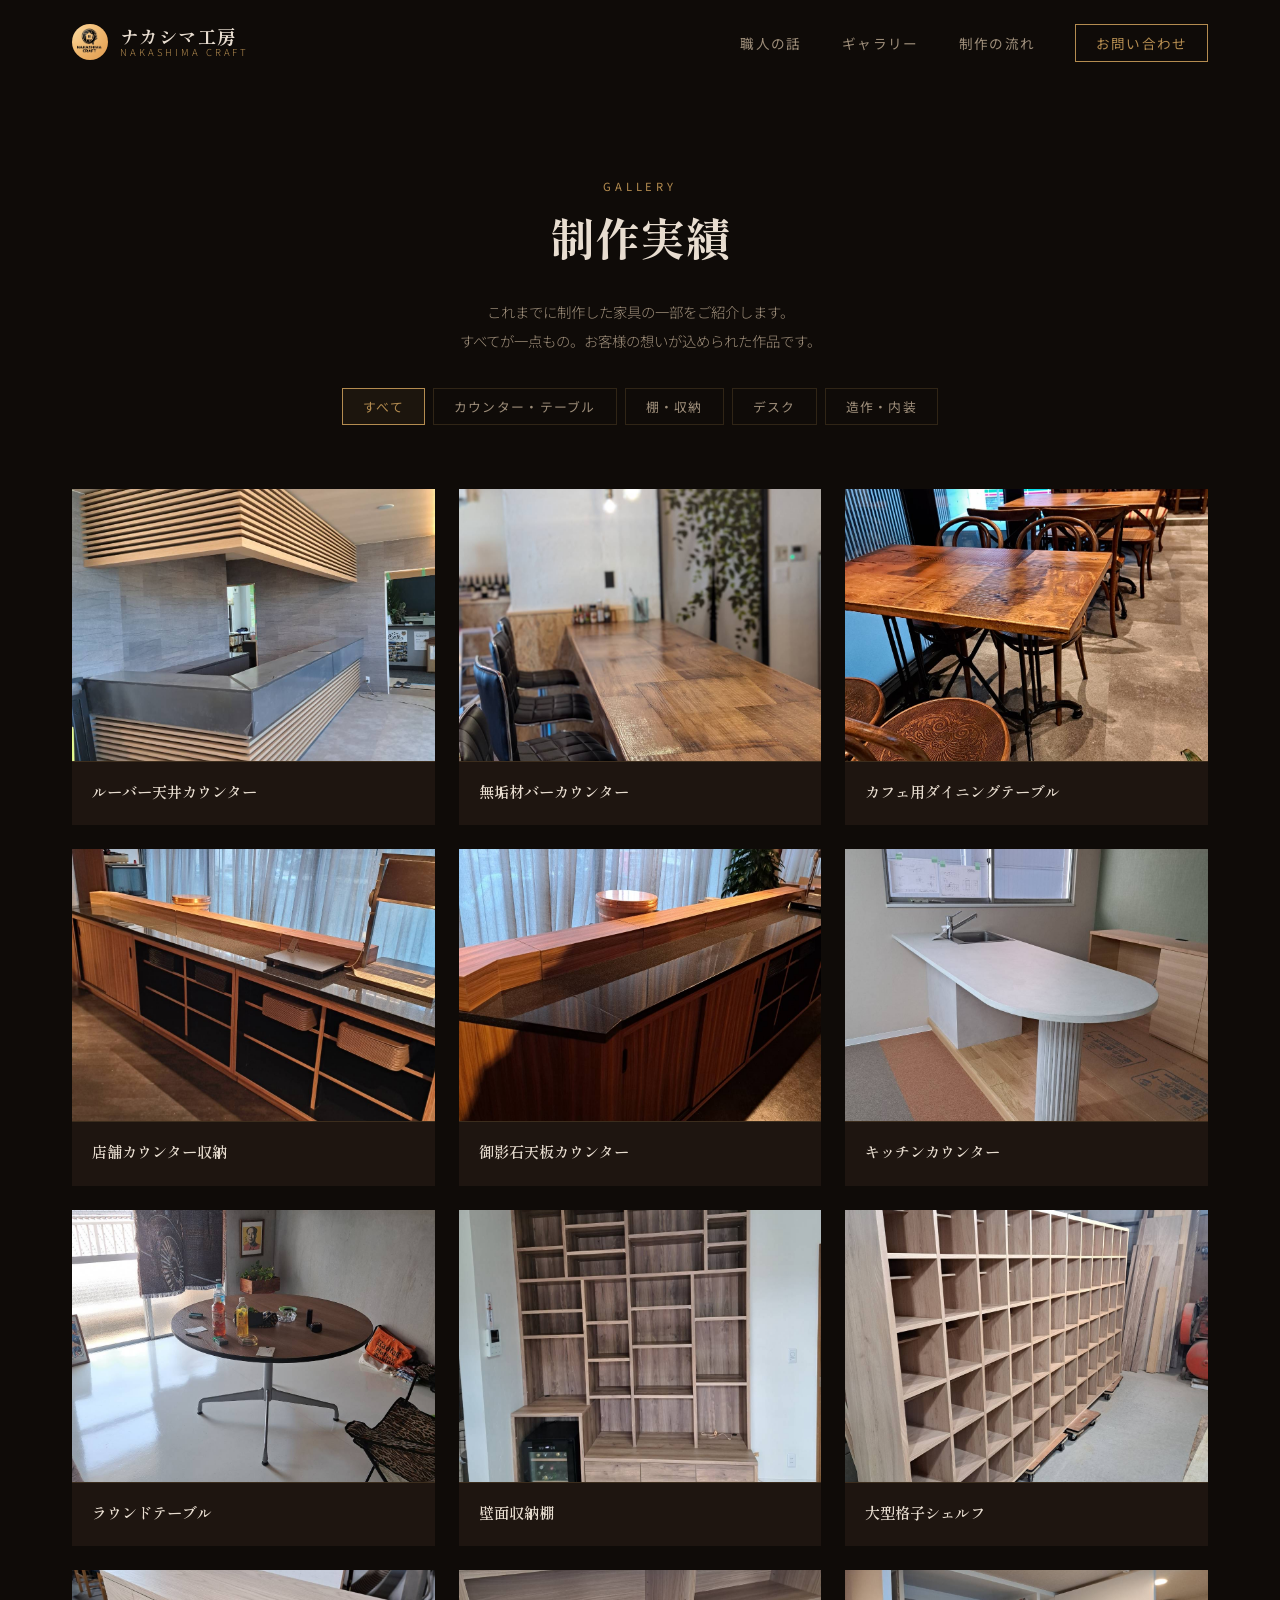
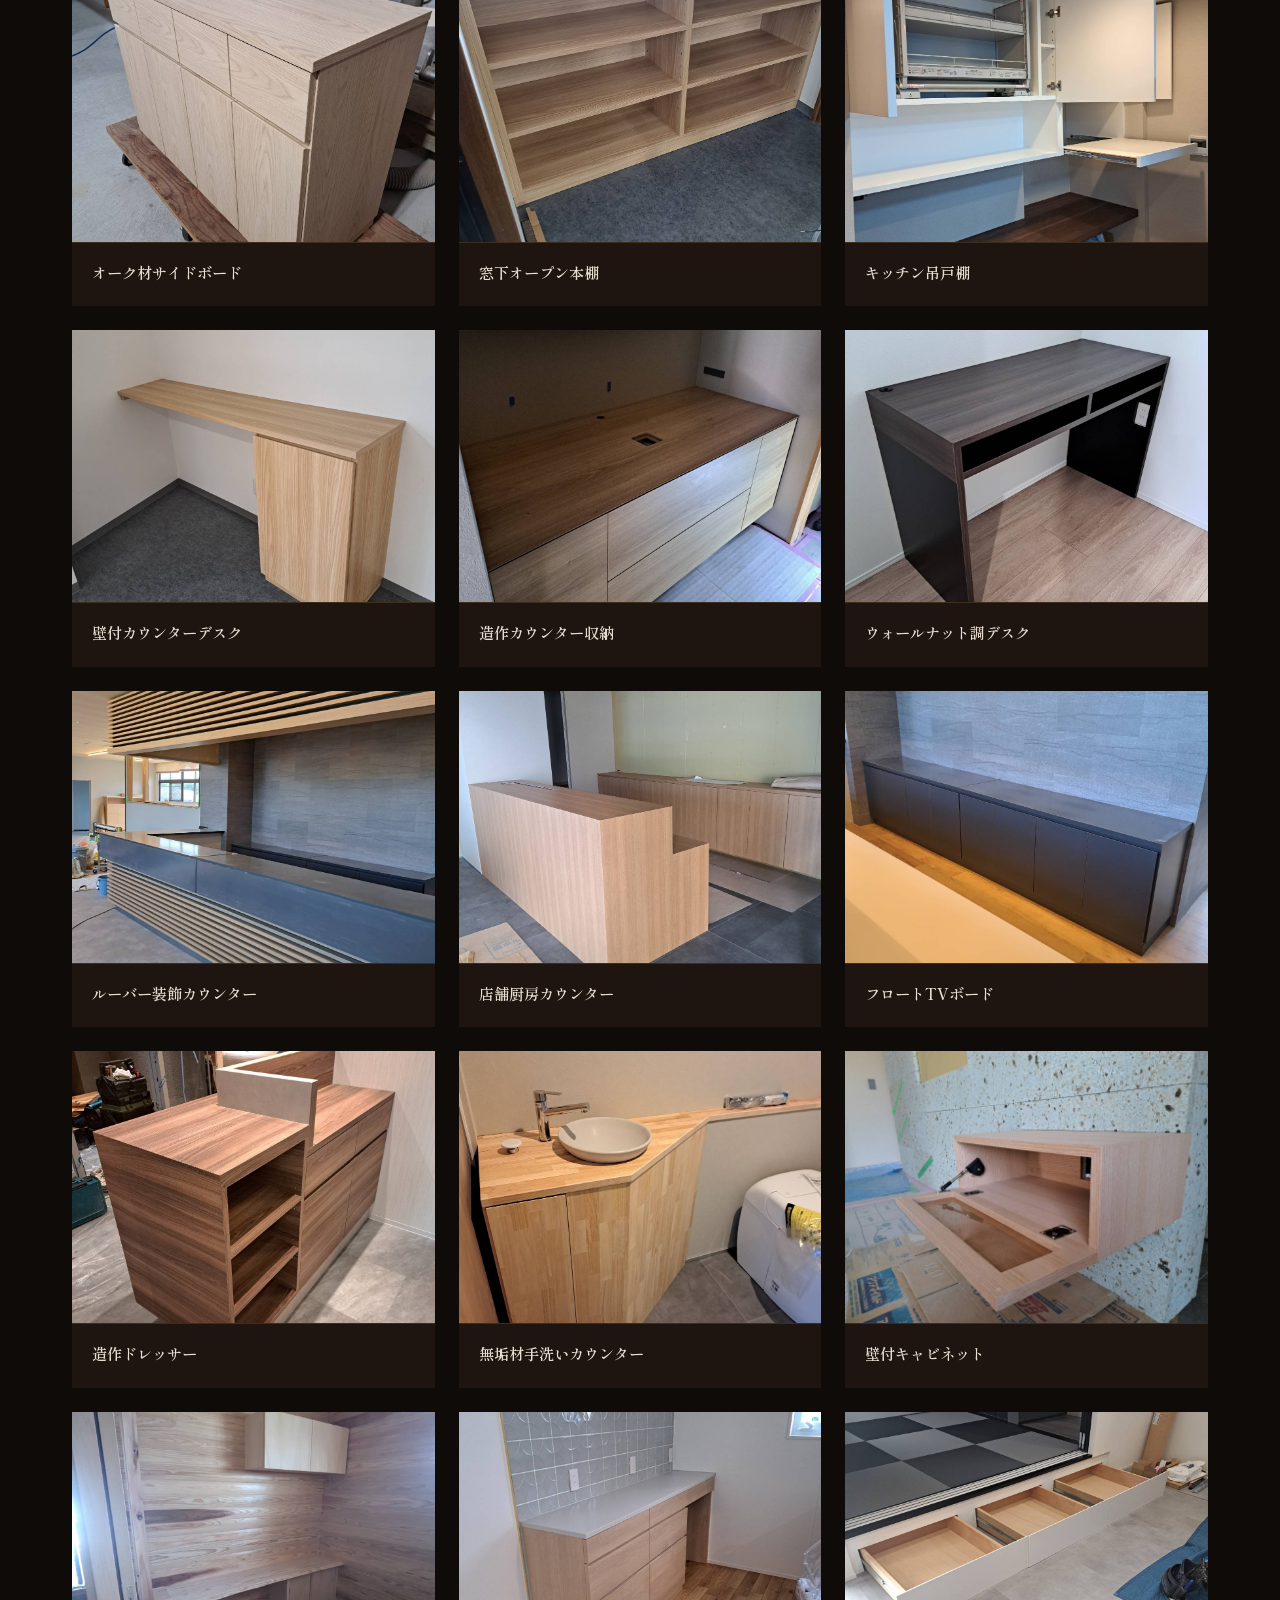
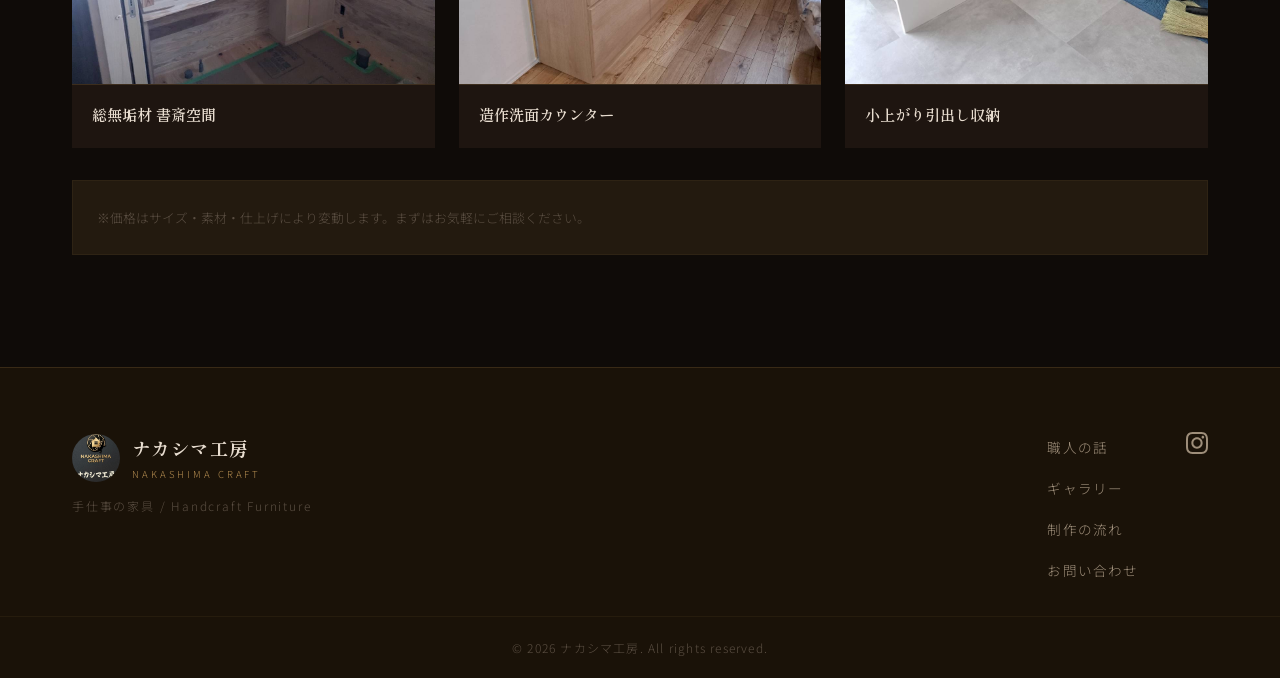
==== gallery.html @ 6dcc7ecb "ナカシマ工房 ウェブサイト初回コミット Co-Authored-By: Claude Opus 4.6 (1M context) <noreply@anthropic.com>" ====
<!DOCTYPE html>
<html lang="ja">
<head>
  <meta charset="UTF-8">
  <meta name="viewport" content="width=device-width, initial-scale=1.0">
  <meta name="description" content="ナカシマ工房の制作実績。カウンター・テーブル、棚・収納、デスク、造作・内装など、完全オーダーメイド家具のギャラリー。">
  <title>制作実績 | ナカシマ工房</title>
  <link rel="stylesheet" href="css/style.css">
  <link rel="stylesheet" href="css/animations.css">
  <link rel="preconnect" href="https://fonts.googleapis.com">
  <link rel="preconnect" href="https://fonts.gstatic.com" crossorigin>
  <link href="https://fonts.googleapis.com/css2?family=Shippori+Mincho:wght@400;500;600;700;800&family=Zen+Old+Mincho:wght@400;700;900&family=Noto+Sans+JP:wght@300;400;500&display=swap" rel="stylesheet">
</head>
<body>

  <!-- ナビゲーション -->
  <header class="header scrolled" id="header">
    <div class="header__inner">
      <a href="index.html" class="header__logo">
        <img src="images/IMG_6795.jpg" alt="ナカシマ工房" class="header__logo-img">
        <div class="header__logo-text">
          <span class="logo-jp">ナカシマ工房</span>
          <span class="logo-en">NAKASHIMA CRAFT</span>
        </div>
      </a>
      <nav class="header__nav" id="nav">
        <ul class="nav__list">
          <li><a href="index.html#about" class="nav__link">職人の話</a></li>
          <li><a href="gallery.html" class="nav__link">ギャラリー</a></li>
          <li><a href="index.html#process" class="nav__link">制作の流れ</a></li>
          <li><a href="index.html#contact" class="nav__link contact-btn">お問い合わせ</a></li>
        </ul>
      </nav>
      <button class="hamburger" id="hamburger" aria-label="メニュー">
        <span></span>
        <span></span>
        <span></span>
      </button>
    </div>
  </header>

  <!-- ギャラリーページ -->
  <section class="gallery gallery--page" id="gallery">
    <div class="gallery__inner">
      <div class="gallery__header">
        <p class="section-eyebrow">GALLERY</p>
        <h2 class="section-title section-title--center">制作実績</h2>
        <p class="gallery__desc">これまでに制作した家具の一部をご紹介します。<br>すべてが一点もの。お客様の想いが込められた作品です。</p>
      </div>

      <!-- フィルター -->
      <div class="gallery__filter">
        <button class="filter-btn active" data-filter="all">すべて</button>
        <button class="filter-btn" data-filter="counter">カウンター・テーブル</button>
        <button class="filter-btn" data-filter="shelf">棚・収納</button>
        <button class="filter-btn" data-filter="desk">デスク</button>
        <button class="filter-btn" data-filter="other">造作・内装</button>
      </div>

      <div class="gallery__grid" id="galleryGrid">

        <!-- カウンター・テーブル -->
        <div class="gallery-item reveal-up" data-category="counter">
          <div class="gallery-item__img">
            <img src="images/IMG_6765.JPG" alt="ルーバーカウンター" loading="lazy">
            <div class="gallery-item__overlay"><span class="overlay-text">詳細を見る</span></div>
          </div>
          <div class="gallery-item__info">
            <h3 class="gallery-item__name">ルーバー天井カウンター</h3>
          </div>
        </div>

        <div class="gallery-item reveal-up delay-1" data-category="counter">
          <div class="gallery-item__img">
            <img src="images/IMG_6784.JPG" alt="バーカウンター" loading="lazy">
            <div class="gallery-item__overlay"><span class="overlay-text">詳細を見る</span></div>
          </div>
          <div class="gallery-item__info">
            <h3 class="gallery-item__name">無垢材バーカウンター</h3>
          </div>
        </div>

        <div class="gallery-item reveal-up delay-2" data-category="counter">
          <div class="gallery-item__img">
            <img src="images/IMG_6778.JPG" alt="カフェテーブル" loading="lazy">
            <div class="gallery-item__overlay"><span class="overlay-text">詳細を見る</span></div>
          </div>
          <div class="gallery-item__info">
            <h3 class="gallery-item__name">カフェ用ダイニングテーブル</h3>
          </div>
        </div>

        <div class="gallery-item reveal-up" data-category="counter">
          <div class="gallery-item__img">
            <img src="images/IMG_6741.JPG" alt="店舗カウンター" loading="lazy">
            <div class="gallery-item__overlay"><span class="overlay-text">詳細を見る</span></div>
          </div>
          <div class="gallery-item__info">
            <h3 class="gallery-item__name">店舗カウンター収納</h3>
          </div>
        </div>

        <div class="gallery-item reveal-up delay-1" data-category="counter">
          <div class="gallery-item__img">
            <img src="images/IMG_6742.JPG" alt="店舗カウンター" loading="lazy">
            <div class="gallery-item__overlay"><span class="overlay-text">詳細を見る</span></div>
          </div>
          <div class="gallery-item__info">
            <h3 class="gallery-item__name">御影石天板カウンター</h3>
          </div>
        </div>

        <div class="gallery-item reveal-up delay-2" data-category="counter">
          <div class="gallery-item__img">
            <img src="images/IMG_6757.JPG" alt="キッチンカウンター" loading="lazy">
            <div class="gallery-item__overlay"><span class="overlay-text">詳細を見る</span></div>
          </div>
          <div class="gallery-item__info">
            <h3 class="gallery-item__name">キッチンカウンター</h3>
          </div>
        </div>

        <div class="gallery-item reveal-up" data-category="counter">
          <div class="gallery-item__img">
            <img src="images/IMG_6759.JPG" alt="ラウンドテーブル" loading="lazy">
            <div class="gallery-item__overlay"><span class="overlay-text">詳細を見る</span></div>
          </div>
          <div class="gallery-item__info">
            <h3 class="gallery-item__name">ラウンドテーブル</h3>
          </div>
        </div>

        <!-- 棚・収納 -->
        <div class="gallery-item reveal-up delay-1" data-category="shelf">
          <div class="gallery-item__img">
            <img src="images/IMG_6774.JPG" alt="壁面本棚" loading="lazy">
            <div class="gallery-item__overlay"><span class="overlay-text">詳細を見る</span></div>
          </div>
          <div class="gallery-item__info">
            <h3 class="gallery-item__name">壁面収納棚</h3>
          </div>
        </div>

        <div class="gallery-item reveal-up delay-2" data-category="shelf">
          <div class="gallery-item__img">
            <img src="images/IMG_6751.JPG" alt="格子棚" loading="lazy">
            <div class="gallery-item__overlay"><span class="overlay-text">詳細を見る</span></div>
          </div>
          <div class="gallery-item__info">
            <h3 class="gallery-item__name">大型格子シェルフ</h3>
          </div>
        </div>

        <div class="gallery-item reveal-up" data-category="shelf">
          <div class="gallery-item__img">
            <img src="images/IMG_6738.JPG" alt="サイドボード" loading="lazy">
            <div class="gallery-item__overlay"><span class="overlay-text">詳細を見る</span></div>
          </div>
          <div class="gallery-item__info">
            <h3 class="gallery-item__name">オーク材サイドボード</h3>
          </div>
        </div>

        <div class="gallery-item reveal-up delay-1" data-category="shelf">
          <div class="gallery-item__img">
            <img src="images/IMG_6748.JPG" alt="本棚" loading="lazy">
            <div class="gallery-item__overlay"><span class="overlay-text">詳細を見る</span></div>
          </div>
          <div class="gallery-item__info">
            <h3 class="gallery-item__name">窓下オープン本棚</h3>
          </div>
        </div>

        <div class="gallery-item reveal-up delay-2" data-category="shelf">
          <div class="gallery-item__img">
            <img src="images/IMG_6756.JPG" alt="吊戸棚" loading="lazy">
            <div class="gallery-item__overlay"><span class="overlay-text">詳細を見る</span></div>
          </div>
          <div class="gallery-item__info">
            <h3 class="gallery-item__name">キッチン吊戸棚</h3>
          </div>
        </div>

        <!-- デスク -->
        <div class="gallery-item reveal-up" data-category="desk">
          <div class="gallery-item__img">
            <img src="images/IMG_6749.JPG" alt="壁付デスク" loading="lazy">
            <div class="gallery-item__overlay"><span class="overlay-text">詳細を見る</span></div>
          </div>
          <div class="gallery-item__info">
            <h3 class="gallery-item__name">壁付カウンターデスク</h3>
          </div>
        </div>

        <div class="gallery-item reveal-up delay-1" data-category="desk">
          <div class="gallery-item__img">
            <img src="images/IMG_6772.JPG" alt="造作カウンター" loading="lazy">
            <div class="gallery-item__overlay"><span class="overlay-text">詳細を見る</span></div>
          </div>
          <div class="gallery-item__info">
            <h3 class="gallery-item__name">造作カウンター収納</h3>
          </div>
        </div>

        <div class="gallery-item reveal-up delay-2" data-category="desk">
          <div class="gallery-item__img">
            <img src="images/IMG_6783.JPG" alt="デスク" loading="lazy">
            <div class="gallery-item__overlay"><span class="overlay-text">詳細を見る</span></div>
          </div>
          <div class="gallery-item__info">
            <h3 class="gallery-item__name">ウォールナット調デスク</h3>
          </div>
        </div>

        <!-- 造作・内装 -->
        <div class="gallery-item reveal-up" data-category="other">
          <div class="gallery-item__img">
            <img src="images/IMG_6766.JPG" alt="ルーバーカウンター" loading="lazy">
            <div class="gallery-item__overlay"><span class="overlay-text">詳細を見る</span></div>
          </div>
          <div class="gallery-item__info">
            <h3 class="gallery-item__name">ルーバー装飾カウンター</h3>
          </div>
        </div>

        <div class="gallery-item reveal-up delay-1" data-category="other">
          <div class="gallery-item__img">
            <img src="images/IMG_6763.JPG" alt="厨房カウンター" loading="lazy">
            <div class="gallery-item__overlay"><span class="overlay-text">詳細を見る</span></div>
          </div>
          <div class="gallery-item__info">
            <h3 class="gallery-item__name">店舗厨房カウンター</h3>
          </div>
        </div>

        <div class="gallery-item reveal-up delay-2" data-category="other">
          <div class="gallery-item__img">
            <img src="images/IMG_6767.JPG" alt="TVボード" loading="lazy">
            <div class="gallery-item__overlay"><span class="overlay-text">詳細を見る</span></div>
          </div>
          <div class="gallery-item__info">
            <h3 class="gallery-item__name">フロートTVボード</h3>
          </div>
        </div>

        <div class="gallery-item reveal-up" data-category="other">
          <div class="gallery-item__img">
            <img src="images/IMG_6775.JPG" alt="ドレッサー" loading="lazy">
            <div class="gallery-item__overlay"><span class="overlay-text">詳細を見る</span></div>
          </div>
          <div class="gallery-item__info">
            <h3 class="gallery-item__name">造作ドレッサー</h3>
          </div>
        </div>

        <div class="gallery-item reveal-up delay-1" data-category="other">
          <div class="gallery-item__img">
            <img src="images/IMG_6761.JPG" alt="手洗いカウンター" loading="lazy">
            <div class="gallery-item__overlay"><span class="overlay-text">詳細を見る</span></div>
          </div>
          <div class="gallery-item__info">
            <h3 class="gallery-item__name">無垢材手洗いカウンター</h3>
          </div>
        </div>

        <div class="gallery-item reveal-up delay-2" data-category="other">
          <div class="gallery-item__img">
            <img src="images/IMG_6769.JPG" alt="壁付キャビネット" loading="lazy">
            <div class="gallery-item__overlay"><span class="overlay-text">詳細を見る</span></div>
          </div>
          <div class="gallery-item__info">
            <h3 class="gallery-item__name">壁付キャビネット</h3>
          </div>
        </div>

        <div class="gallery-item reveal-up" data-category="other">
          <div class="gallery-item__img">
            <img src="images/IMG_6777.JPG" alt="木の間" loading="lazy">
            <div class="gallery-item__overlay"><span class="overlay-text">詳細を見る</span></div>
          </div>
          <div class="gallery-item__info">
            <h3 class="gallery-item__name">総無垢材 書斎空間</h3>
          </div>
        </div>

        <div class="gallery-item reveal-up delay-1" data-category="other">
          <div class="gallery-item__img">
            <img src="images/IMG_6781.JPG" alt="洗面台" loading="lazy">
            <div class="gallery-item__overlay"><span class="overlay-text">詳細を見る</span></div>
          </div>
          <div class="gallery-item__info">
            <h3 class="gallery-item__name">造作洗面カウンター</h3>
          </div>
        </div>

        <div class="gallery-item reveal-up delay-2" data-category="other">
          <div class="gallery-item__img">
            <img src="images/IMG_6746.JPG" alt="小上がり収納" loading="lazy">
            <div class="gallery-item__overlay"><span class="overlay-text">詳細を見る</span></div>
          </div>
          <div class="gallery-item__info">
            <h3 class="gallery-item__name">小上がり引出し収納</h3>
          </div>
        </div>

      </div>

      <div class="gallery__note">
        <p>※価格はサイズ・素材・仕上げにより変動します。まずはお気軽にご相談ください。</p>
      </div>
    </div>
  </section>

  <!-- フッター -->
  <footer class="footer">
    <div class="footer__inner">
      <div class="footer__brand">
        <div class="footer__brand-logo">
          <img src="images/IMG_6796.jpg" alt="ナカシマ工房" class="footer__logo-img">
          <div>
            <span class="logo-jp">ナカシマ工房</span>
            <span class="logo-en">NAKASHIMA CRAFT</span>
          </div>
        </div>
        <p class="footer__tagline">手仕事の家具 / Handcraft Furniture</p>
      </div>
      <nav class="footer__nav">
        <ul>
          <li><a href="index.html#about">職人の話</a></li>
          <li><a href="gallery.html">ギャラリー</a></li>
          <li><a href="index.html#process">制作の流れ</a></li>
          <li><a href="index.html#contact">お問い合わせ</a></li>
        </ul>
      </nav>
      <div class="footer__sns">
        <a href="https://www.instagram.com/" target="_blank" rel="noopener noreferrer" aria-label="Instagram">
          <svg viewBox="0 0 24 24" xmlns="http://www.w3.org/2000/svg" width="22" height="22" fill="currentColor">
            <path d="M12 2.163c3.204 0 3.584.012 4.85.07 3.252.148 4.771 1.691 4.919 4.919.058 1.265.069 1.645.069 4.849 0 3.205-.012 3.584-.069 4.849-.149 3.225-1.664 4.771-4.919 4.919-1.266.058-1.644.07-4.85.07-3.204 0-3.584-.012-4.849-.07-3.26-.149-4.771-1.699-4.919-4.92-.058-1.265-.07-1.644-.07-4.849 0-3.204.013-3.583.07-4.849.149-3.227 1.664-4.771 4.919-4.919 1.266-.057 1.645-.069 4.849-.069zm0-2.163c-3.259 0-3.667.014-4.947.072-4.358.2-6.78 2.618-6.98 6.98-.059 1.281-.073 1.689-.073 4.948 0 3.259.014 3.668.072 4.948.2 4.358 2.618 6.78 6.98 6.98 1.281.058 1.689.072 4.948.072 3.259 0 3.668-.014 4.948-.072 4.354-.2 6.782-2.618 6.979-6.98.059-1.28.073-1.689.073-4.948 0-3.259-.014-3.667-.072-4.947-.196-4.354-2.617-6.78-6.979-6.98-1.281-.059-1.69-.073-4.949-.073zm0 5.838c-3.403 0-6.162 2.759-6.162 6.162s2.759 6.163 6.162 6.163 6.162-2.759 6.162-6.163c0-3.403-2.759-6.162-6.162-6.162zm0 10.162c-2.209 0-4-1.79-4-4 0-2.209 1.791-4 4-4s4 1.791 4 4c0 2.21-1.791 4-4 4zm6.406-11.845c-.796 0-1.441.645-1.441 1.44s.645 1.44 1.441 1.44c.795 0 1.439-.645 1.439-1.44s-.644-1.44-1.439-1.44z"/>
          </svg>
        </a>
      </div>
    </div>
    <div class="footer__bottom">
      <p>&copy; 2026 ナカシマ工房. All rights reserved.</p>
    </div>
  </footer>

  <script src="js/main.js"></script>
</body>
</html>
---- css/style.css ----
/* ============================================
   ナカシマ工房 - メインスタイルシート
   和モダン × 職人 × ダークラグジュアリー
   ============================================ */

/* ── CSS変数 ── */
:root {
  --color-bg:        #0f0b08;
  --color-bg-2:      #1a1208;
  --color-bg-card:   #1e1510;
  --color-surface:   #231a0f;
  --color-gold:      #b48c50;
  --color-gold-lt:   #d4a96a;
  --color-gold-dk:   #8a6535;
  --color-text:      #e8ddd0;
  --color-text-sub:  #9e8e7a;
  --color-text-muted:#5a4e42;
  --color-line:      rgba(180, 140, 80, 0.2);
  --color-line-lt:   rgba(180, 140, 80, 0.08);

  --font-mincho:     'Shippori Mincho', 'Zen Old Mincho', Georgia, serif;
  --font-sans:       'Noto Sans JP', sans-serif;

  --spacing-xs:  0.5rem;
  --spacing-sm:  1rem;
  --spacing-md:  2rem;
  --spacing-lg:  4rem;
  --spacing-xl:  7rem;
  --spacing-2xl: 10rem;

  --max-width: 1200px;
  --radius-sm: 4px;
  --radius-md: 8px;

  --transition: 0.4s cubic-bezier(0.25, 0.1, 0.25, 1);
  --transition-slow: 0.7s cubic-bezier(0.25, 0.1, 0.25, 1);
}

/* ── リセット・ベース ── */
*, *::before, *::after {
  box-sizing: border-box;
  margin: 0;
  padding: 0;
}

html {
  scroll-behavior: smooth;
  font-size: 16px;
}

body {
  background-color: var(--color-bg);
  color: var(--color-text);
  font-family: var(--font-sans);
  font-weight: 300;
  line-height: 1.8;
  overflow-x: hidden;
}

img {
  max-width: 100%;
  height: auto;
  display: block;
}

a {
  color: inherit;
  text-decoration: none;
  transition: color var(--transition);
}

ul, ol {
  list-style: none;
}

button {
  cursor: pointer;
  border: none;
  background: none;
  font-family: inherit;
}

/* ── タイポグラフィ ── */
.section-eyebrow {
  font-family: var(--font-sans);
  font-size: 0.7rem;
  font-weight: 400;
  letter-spacing: 0.35em;
  color: var(--color-gold);
  text-transform: uppercase;
  margin-bottom: 0.75rem;
  display: block;
}

.section-title {
  font-family: var(--font-mincho);
  font-size: clamp(1.8rem, 4vw, 2.8rem);
  font-weight: 700;
  color: var(--color-text);
  line-height: 1.3;
  margin-bottom: var(--spacing-md);
}

.section-title--center {
  text-align: center;
}

/* ── ボタン ── */
.btn {
  display: inline-flex;
  align-items: center;
  gap: 0.5rem;
  padding: 0.9rem 2.2rem;
  font-family: var(--font-mincho);
  font-size: 0.95rem;
  font-weight: 500;
  letter-spacing: 0.1em;
  border-radius: 0;
  transition: all var(--transition);
  position: relative;
  overflow: hidden;
}

.btn--primary {
  background: var(--color-gold);
  color: var(--color-bg);
  font-weight: 600;
}

.btn--primary:hover {
  background: var(--color-bg);
  color: var(--color-gold);
  box-shadow: inset 0 0 0 1px var(--color-gold);
}

.btn--outline {
  border: 1px solid var(--color-gold);
  color: var(--color-gold);
}

.btn--outline:hover {
  background: var(--color-gold);
  color: var(--color-bg);
}

.btn--large {
  padding: 1.1rem 3rem;
  font-size: 1rem;
}

/* ── ヘッダー ── */
.header {
  position: fixed;
  top: 0;
  left: 0;
  right: 0;
  z-index: 100;
  padding: 1.5rem 0;
  transition: all var(--transition);
}

.header.scrolled {
  background: rgba(15, 11, 8, 0.95);
  backdrop-filter: blur(12px);
  padding: 1rem 0;
  border-bottom: 1px solid var(--color-line);
}

.header__inner {
  max-width: var(--max-width);
  margin: 0 auto;
  padding: 0 2rem;
  display: flex;
  align-items: center;
  justify-content: space-between;
}

.header__logo {
  display: flex;
  align-items: center;
  gap: 0.75rem;
  line-height: 1.2;
}

.header__logo-img {
  width: 36px;
  height: 36px;
  object-fit: cover;
  border-radius: 50%;
}

.header__logo-text {
  display: flex;
  flex-direction: column;
}

.logo-jp {
  font-family: var(--font-mincho);
  font-size: 1.15rem;
  font-weight: 700;
  color: var(--color-text);
  letter-spacing: 0.08em;
}

.logo-en {
  font-size: 0.6rem;
  letter-spacing: 0.3em;
  color: var(--color-gold);
  text-transform: uppercase;
}

.nav__list {
  display: flex;
  align-items: center;
  gap: 2.5rem;
}

.nav__link {
  font-size: 0.85rem;
  font-weight: 400;
  letter-spacing: 0.1em;
  color: var(--color-text-sub);
  position: relative;
  transition: color var(--transition);
}

.nav__link::after {
  content: '';
  position: absolute;
  bottom: -4px;
  left: 0;
  width: 0;
  height: 1px;
  background: var(--color-gold);
  transition: width var(--transition);
}

.nav__link:hover {
  color: var(--color-text);
}

.nav__link:hover::after {
  width: 100%;
}

.nav__link.contact-btn {
  padding: 0.5rem 1.2rem;
  border: 1px solid var(--color-gold);
  color: var(--color-gold);
}

.nav__link.contact-btn::after {
  display: none;
}

.nav__link.contact-btn:hover {
  background: var(--color-gold);
  color: var(--color-bg);
}

.hamburger {
  display: none;
  flex-direction: column;
  gap: 6px;
  padding: 4px;
}

.hamburger span {
  display: block;
  width: 26px;
  height: 1px;
  background: var(--color-text);
  transition: all var(--transition);
}

.hamburger.active span:nth-child(1) {
  transform: translateY(7px) rotate(45deg);
}

.hamburger.active span:nth-child(2) {
  opacity: 0;
}

.hamburger.active span:nth-child(3) {
  transform: translateY(-7px) rotate(-45deg);
}

/* ── ヒーロー ── */
.hero {
  height: 100vh;
  min-height: 600px;
  position: relative;
  overflow: hidden;
  display: flex;
  align-items: flex-end;
}


.hero__bg-img {
  position: absolute;
  inset: 0;
  width: 100%;
  height: 100%;
  object-fit: cover;
  object-position: center 70%;
  z-index: 0;
}

.hero__gradient {
  position: absolute;
  inset: 0;
  z-index: 1;
  background:
    linear-gradient(
      to bottom,
      rgba(15, 11, 8, 0.4) 0%,
      rgba(15, 11, 8, 0.3) 40%,
      rgba(15, 11, 8, 0.6) 65%,
      rgba(15, 11, 8, 0.95) 88%,
      var(--color-bg) 100%
    );
}

.hero__inner {
  position: relative;
  z-index: 2;
  max-width: var(--max-width);
  margin: 0 auto;
  padding: 0 3rem 5rem;
  width: 100%;
  height: 100%;
  display: flex;
  flex-direction: column;
  justify-content: flex-end;
}

.hero__content {
  /* テキスト左側 */
}


.hero__eyebrow {
  font-size: 0.7rem;
  font-weight: 400;
  letter-spacing: 0.4em;
  color: var(--color-gold);
  text-transform: uppercase;
  margin-bottom: 1.5rem;
  display: block;
}

.hero__title {
  font-family: var(--font-mincho);
  font-size: clamp(2.8rem, 5.5vw, 5rem);
  font-weight: 700;
  line-height: 1.25;
  margin-bottom: 1.2rem;
  color: #fff;
}

.title-accent {
  color: var(--color-gold);
}

.hero__subtitle {
  font-family: var(--font-mincho);
  font-size: clamp(0.85rem, 1.2vw, 1rem);
  color: rgba(255, 255, 255, 0.6);
  letter-spacing: 0.2em;
  margin-bottom: 2.5rem;
}

.hero__cta {
  display: flex;
  gap: 1rem;
  flex-wrap: wrap;
}


/* ── 統計 ── */
.stats {
  padding: var(--spacing-lg) 0;
  border-top: 1px solid var(--color-line);
  border-bottom: 1px solid var(--color-line);
  background: var(--color-bg-2);
}

.stats__inner {
  max-width: var(--max-width);
  margin: 0 auto;
  padding: 0 2rem;
  display: flex;
  align-items: center;
  justify-content: center;
  gap: 0;
}

.stat-item {
  flex: 1;
  text-align: center;
  padding: 1rem 2rem;
}

.stat-num {
  font-family: var(--font-mincho);
  font-size: clamp(2.5rem, 5vw, 4rem);
  font-weight: 800;
  color: var(--color-gold);
  line-height: 1;
}

.stat-unit {
  font-family: var(--font-mincho);
  font-size: 1.5rem;
  color: var(--color-gold);
}

.stat-label {
  font-size: 0.8rem;
  letter-spacing: 0.15em;
  color: var(--color-text-sub);
  margin-top: 0.5rem;
}

.stat-divider {
  width: 1px;
  height: 60px;
  background: var(--color-line);
  flex-shrink: 0;
}

/* ── About ── */
.about {
  padding: var(--spacing-xl) 0;
  overflow: hidden;
}

.about__inner {
  max-width: var(--max-width);
  margin: 0 auto;
  padding: 0 2rem;
  display: grid;
  grid-template-columns: 1fr 1fr;
  gap: 5rem;
  align-items: center;
}

.about__image-wrap {
  position: relative;
}

.about__image-placeholder {
  aspect-ratio: 4/5;
  overflow: hidden;
  position: relative;
}

.image-placeholder-inner {
  width: 100%;
  height: 100%;
}

.about__image-frame {
  position: absolute;
  top: 20px;
  left: 20px;
  right: -20px;
  bottom: -20px;
  border: 1px solid var(--color-gold-dk);
  z-index: -1;
}

.about__message {
  margin-bottom: 2rem;
}

.about__lead {
  font-family: var(--font-mincho);
  font-size: 1.3rem;
  color: var(--color-gold-lt);
  margin-bottom: 1.5rem;
  font-weight: 500;
  letter-spacing: 0.05em;
}

.about__message p {
  color: var(--color-text-sub);
  margin-bottom: 1rem;
  font-size: 0.95rem;
}

.about__signature {
  display: flex;
  flex-direction: column;
  border-left: 2px solid var(--color-gold);
  padding-left: 1rem;
  margin-bottom: 2rem;
}

.signature-name {
  font-family: var(--font-mincho);
  font-size: 1.1rem;
  font-weight: 700;
  color: var(--color-text);
}

.signature-role {
  font-size: 0.8rem;
  letter-spacing: 0.2em;
  color: var(--color-gold);
}

/* ── Features ── */
.features {
  padding: var(--spacing-xl) 0;
  background: var(--color-bg-2);
  position: relative;
}

.features::before {
  content: '';
  position: absolute;
  top: 0;
  left: 0;
  right: 0;
  height: 1px;
  background: linear-gradient(to right, transparent, var(--color-gold), transparent);
}

.features__inner {
  max-width: var(--max-width);
  margin: 0 auto;
  padding: 0 2rem;
}

.features__header {
  text-align: center;
  margin-bottom: var(--spacing-lg);
}

.features__grid {
  display: grid;
  grid-template-columns: repeat(3, 1fr);
  gap: 2rem;
}

.feature-card {
  padding: 2.5rem 2rem;
  border: 1px solid var(--color-line);
  background: var(--color-bg-card);
  position: relative;
  transition: all var(--transition);
  overflow: hidden;
}

.feature-card::before {
  content: '';
  position: absolute;
  bottom: 0;
  left: 0;
  right: 0;
  height: 2px;
  background: var(--color-gold);
  transform: scaleX(0);
  transform-origin: left;
  transition: transform var(--transition);
}

.feature-card:hover {
  border-color: var(--color-gold-dk);
  transform: translateY(-4px);
}

.feature-card:hover::before {
  transform: scaleX(1);
}

.feature-card__icon {
  width: 52px;
  height: 52px;
  color: var(--color-gold);
  margin-bottom: 1.5rem;
}

.feature-card__title {
  font-family: var(--font-mincho);
  font-size: 1.15rem;
  font-weight: 700;
  color: var(--color-text);
  margin-bottom: 0.75rem;
  letter-spacing: 0.05em;
}

.feature-card__text {
  font-size: 0.875rem;
  color: var(--color-text-sub);
  line-height: 1.9;
}

/* ── Gallery ── */
.gallery {
  padding: var(--spacing-xl) 0;
}

.gallery__inner {
  max-width: var(--max-width);
  margin: 0 auto;
  padding: 0 2rem;
}

.gallery__header {
  text-align: center;
  margin-bottom: var(--spacing-md);
}

.gallery__desc {
  color: var(--color-text-sub);
  font-size: 0.9rem;
  line-height: 2;
  margin-top: 0.5rem;
}

.gallery__filter {
  display: flex;
  justify-content: center;
  gap: 0.5rem;
  flex-wrap: wrap;
  margin-bottom: var(--spacing-lg);
}

.filter-btn {
  padding: 0.5rem 1.25rem;
  font-size: 0.8rem;
  font-family: var(--font-sans);
  letter-spacing: 0.1em;
  border: 1px solid var(--color-line);
  color: var(--color-text-sub);
  background: transparent;
  cursor: pointer;
  transition: all var(--transition);
}

.filter-btn:hover,
.filter-btn.active {
  border-color: var(--color-gold);
  color: var(--color-gold);
  background: rgba(180, 140, 80, 0.08);
}

.gallery__grid {
  display: grid;
  grid-template-columns: repeat(3, 1fr);
  gap: 1.5rem;
}

.gallery-item {
  overflow: hidden;
  background: var(--color-bg-card);
  transition: all var(--transition);
}

.gallery-item.hidden {
  display: none;
}

.gallery-item:hover {
  transform: translateY(-4px);
}

.gallery-item__img {
  position: relative;
  aspect-ratio: 4/3;
  overflow: hidden;
  cursor: pointer;
}

.gallery-placeholder {
  width: 100%;
  height: 100%;
}

.gallery-item__img img {
  width: 100%;
  height: 100%;
  object-fit: cover;
  display: block;
  transition: transform var(--transition-slow);
}

.gallery-item:hover .gallery-item__img img {
  transform: scale(1.05);
}

.gallery-item__overlay {
  position: absolute;
  inset: 0;
  background: rgba(0,0,0,0.6);
  display: flex;
  align-items: center;
  justify-content: center;
  opacity: 0;
  transition: opacity var(--transition);
}

.gallery-item__img:hover .gallery-item__overlay {
  opacity: 1;
}

.overlay-text {
  font-family: var(--font-mincho);
  font-size: 0.9rem;
  color: var(--color-gold);
  letter-spacing: 0.2em;
  border: 1px solid var(--color-gold);
  padding: 0.5rem 1.25rem;
}

.gallery-item__info {
  padding: 1rem 1.25rem;
  border-top: 1px solid var(--color-line);
}

.gallery-item__name {
  font-family: var(--font-mincho);
  font-size: 0.95rem;
  font-weight: 600;
  color: var(--color-text);
  margin-bottom: 0.25rem;
}

.gallery-item__price {
  font-size: 0.8rem;
  color: var(--color-gold);
  letter-spacing: 0.05em;
}

.gallery__more {
  text-align: center;
  margin-top: var(--spacing-lg);
}

.gallery--page {
  padding-top: calc(var(--spacing-xl) + 4rem);
}

.gallery__note {
  margin-top: 2rem;
  padding: 1.5rem;
  border: 1px solid var(--color-line-lt);
  background: var(--color-surface);
}

.gallery__note p {
  font-size: 0.8rem;
  color: var(--color-text-muted);
  line-height: 2;
}

/* ── Process ── */
.process {
  padding: var(--spacing-xl) 0;
  background: var(--color-bg-2);
  position: relative;
  overflow: hidden;
}

.process::before {
  content: '';
  position: absolute;
  top: 0;
  left: 0;
  right: 0;
  height: 1px;
  background: linear-gradient(to right, transparent, var(--color-gold), transparent);
}

.process__inner {
  max-width: 900px;
  margin: 0 auto;
  padding: 0 2rem;
}

.process__header {
  text-align: center;
  margin-bottom: var(--spacing-lg);
}

.process__steps {
  display: flex;
  flex-direction: column;
  gap: 0;
}

.process-step {
  display: grid;
  grid-template-columns: 80px 1fr;
  gap: 2rem;
  align-items: start;
  padding: 2rem 0;
}

.step-num {
  font-family: var(--font-mincho);
  font-size: 2.5rem;
  font-weight: 800;
  color: var(--color-gold);
  line-height: 1;
  opacity: 0.6;
}

.step-content h3 {
  font-family: var(--font-mincho);
  font-size: 1.2rem;
  font-weight: 700;
  color: var(--color-text);
  margin-bottom: 0.5rem;
}

.step-content p {
  font-size: 0.9rem;
  color: var(--color-text-sub);
  line-height: 1.9;
}

.process-connector {
  width: 1px;
  height: 2rem;
  background: var(--color-line);
  margin-left: 40px;
}

/* ── Instagram ── */
.instagram {
  padding: var(--spacing-lg) 0;
  background: var(--color-surface);
  border-top: 1px solid var(--color-line);
  border-bottom: 1px solid var(--color-line);
}

.instagram__inner {
  max-width: var(--max-width);
  margin: 0 auto;
  padding: 0 2rem;
}

.instagram__header {
  text-align: center;
}

.instagram__header p {
  color: var(--color-text-sub);
  margin-bottom: 1.5rem;
  font-size: 0.9rem;
}

.instagram__link {
  display: inline-flex;
  align-items: center;
  gap: 0.6rem;
  padding: 0.75rem 1.75rem;
  border: 1px solid var(--color-gold);
  color: var(--color-gold);
  font-size: 0.875rem;
  letter-spacing: 0.08em;
  transition: all var(--transition);
}

.instagram__link:hover {
  background: var(--color-gold);
  color: var(--color-bg);
}

/* ── Contact ── */
.contact {
  padding: var(--spacing-xl) 0;
}

.contact__inner {
  max-width: 720px;
  margin: 0 auto;
  padding: 0 2rem;
}

.contact__header {
  text-align: center;
  margin-bottom: var(--spacing-lg);
}

.contact__lead {
  color: var(--color-text-sub);
  font-size: 0.9rem;
  line-height: 2;
  margin-top: 0.5rem;
}

.contact-form {
  display: flex;
  flex-direction: column;
  gap: 1.5rem;
}

.form-group {
  display: flex;
  flex-direction: column;
  gap: 0.5rem;
}

.form-label {
  font-size: 0.85rem;
  color: var(--color-text-sub);
  letter-spacing: 0.1em;
  display: flex;
  align-items: center;
  gap: 0.5rem;
}

.required {
  font-size: 0.7rem;
  color: var(--color-gold);
  border: 1px solid var(--color-gold);
  padding: 1px 6px;
  letter-spacing: 0.05em;
}

.form-input {
  background: var(--color-surface);
  border: 1px solid var(--color-line);
  color: var(--color-text);
  padding: 0.875rem 1rem;
  font-family: var(--font-sans);
  font-size: 0.9rem;
  transition: border-color var(--transition);
  border-radius: 0;
  outline: none;
  -webkit-appearance: none;
}

.form-input::placeholder {
  color: var(--color-text-muted);
}

.form-input:focus {
  border-color: var(--color-gold);
  background: rgba(180, 140, 80, 0.04);
}

.form-input.error {
  border-color: #c06060;
}

.form-select {
  cursor: pointer;
  background-image: url("data:image/svg+xml,%3Csvg xmlns='http://www.w3.org/2000/svg' viewBox='0 0 24 24' fill='none' stroke='%239e8e7a' stroke-width='2'%3E%3Cpath d='M6 9l6 6 6-6'/%3E%3C/svg%3E");
  background-repeat: no-repeat;
  background-position: right 1rem center;
  background-size: 16px;
  padding-right: 2.5rem;
}

.form-textarea {
  resize: vertical;
  min-height: 140px;
}

.form-error {
  font-size: 0.78rem;
  color: #c06060;
  min-height: 1.2em;
}

.form-group--privacy {
  padding-top: 0.5rem;
}

.form-checkbox {
  display: flex;
  align-items: center;
  gap: 0.75rem;
  cursor: pointer;
}

.form-checkbox input {
  position: absolute;
  opacity: 0;
  width: 0;
  height: 0;
}

.checkbox-custom {
  width: 18px;
  height: 18px;
  border: 1px solid var(--color-line);
  background: var(--color-surface);
  flex-shrink: 0;
  position: relative;
  transition: all var(--transition);
}

.form-checkbox input:checked + .checkbox-custom {
  background: var(--color-gold);
  border-color: var(--color-gold);
}

.form-checkbox input:checked + .checkbox-custom::after {
  content: '';
  position: absolute;
  top: 2px;
  left: 5px;
  width: 5px;
  height: 9px;
  border: 2px solid var(--color-bg);
  border-top: none;
  border-left: none;
  transform: rotate(45deg);
}

.checkbox-label {
  font-size: 0.85rem;
  color: var(--color-text-sub);
}

.checkbox-label .link {
  color: var(--color-gold);
  text-decoration: underline;
}

.form-submit {
  text-align: center;
  margin-top: 0.5rem;
}

.form-success {
  text-align: center;
  padding: 3rem;
  color: var(--color-gold);
  border: 1px solid var(--color-gold);
}

.form-success p {
  margin-top: 1rem;
  font-family: var(--font-mincho);
  font-size: 1rem;
  line-height: 2;
}

/* ── Footer ── */
.footer {
  background: var(--color-bg-2);
  border-top: 1px solid var(--color-line);
  padding: var(--spacing-lg) 0 0;
}

.footer__inner {
  max-width: var(--max-width);
  margin: 0 auto;
  padding: 0 2rem var(--spacing-md);
  display: grid;
  grid-template-columns: 1fr auto auto;
  gap: 3rem;
  align-items: start;
}

.footer__brand {
  display: flex;
  flex-direction: column;
  gap: 0.25rem;
}

.footer__brand-logo {
  display: flex;
  align-items: center;
  gap: 0.75rem;
}

.footer__brand-logo > div {
  display: flex;
  flex-direction: column;
}

.footer__logo-img {
  width: 48px;
  height: 48px;
  object-fit: cover;
  border-radius: 50%;
}

.footer__tagline {
  font-size: 0.75rem;
  color: var(--color-text-muted);
  letter-spacing: 0.15em;
  margin-top: 0.5rem;
}

.footer__nav ul {
  display: flex;
  flex-direction: column;
  gap: 0.75rem;
}

.footer__nav a {
  font-size: 0.85rem;
  color: var(--color-text-sub);
  transition: color var(--transition);
  letter-spacing: 0.08em;
}

.footer__nav a:hover {
  color: var(--color-gold);
}

.footer__sns {
  display: flex;
  gap: 1rem;
}

.footer__sns a {
  color: var(--color-text-sub);
  transition: color var(--transition);
}

.footer__sns a:hover {
  color: var(--color-gold);
}

.footer__bottom {
  border-top: 1px solid var(--color-line-lt);
  padding: 1.25rem 2rem;
  text-align: center;
}

.footer__bottom p {
  font-size: 0.75rem;
  color: var(--color-text-muted);
  letter-spacing: 0.1em;
}

/* ── ページトップ ── */
.page-top {
  position: fixed;
  bottom: 2rem;
  right: 2rem;
  width: 46px;
  height: 46px;
  background: var(--color-gold);
  color: var(--color-bg);
  display: flex;
  align-items: center;
  justify-content: center;
  z-index: 50;
  opacity: 0;
  transform: translateY(20px);
  transition: all var(--transition);
  pointer-events: none;
}

.page-top.visible {
  opacity: 1;
  transform: translateY(0);
  pointer-events: auto;
}

.page-top:hover {
  background: var(--color-gold-lt);
}

/* ── ユーティリティ ── */
.link {
  color: var(--color-gold);
}

/* ── レスポンシブ ── */
@media (max-width: 1024px) {
  .about__inner {
    grid-template-columns: 1fr;
    gap: 3rem;
  }

  .features__grid {
    grid-template-columns: repeat(2, 1fr);
  }

  .gallery__grid {
    grid-template-columns: repeat(2, 1fr);
  }
}

@media (max-width: 768px) {
  :root {
    --spacing-xl: 4rem;
  }

  .header__nav {
    position: fixed;
    top: 0;
    right: -100%;
    width: 280px;
    height: 100vh;
    background: rgba(15, 11, 8, 0.98);
    backdrop-filter: blur(20px);
    border-left: 1px solid var(--color-line);
    padding: 6rem 2rem 2rem;
    transition: right var(--transition);
    z-index: 99;
  }

  .header__nav.open {
    right: 0;
  }

  .nav__list {
    flex-direction: column;
    align-items: flex-start;
    gap: 1.75rem;
  }

  .nav__link {
    font-size: 1rem;
  }

  .hamburger {
    display: flex;
    z-index: 100;
  }

  /* ヒーロー スマホ対応 */
  .hero {
    height: auto;
    min-height: 100vh;
    min-height: 100svh;
  }

  .hero__bg-img {
    object-position: center 60%;
  }

  .hero__gradient {
    background:
      linear-gradient(
        to bottom,
        rgba(15, 11, 8, 0.5) 0%,
        rgba(15, 11, 8, 0.4) 40%,
        rgba(15, 11, 8, 0.7) 65%,
        rgba(15, 11, 8, 0.95) 85%,
        var(--color-bg) 100%
      );
  }

  .hero__inner {
    padding: 0 1.5rem 3rem;
  }

  .hero__title {
    font-size: clamp(2rem, 8vw, 3rem);
  }

  .hero__subtitle {
    font-size: 0.8rem;
    letter-spacing: 0.15em;
  }

  .hero__cta {
    flex-direction: column;
    align-items: flex-start;
  }

  .hero__eyebrow {
    font-size: 0.6rem;
    margin-bottom: 1rem;
  }

  /* その他 スマホ対応 */
  .features__grid {
    grid-template-columns: 1fr;
  }

  .gallery__grid {
    grid-template-columns: repeat(2, 1fr);
  }

  .gallery--page {
    padding-top: calc(3rem + 60px);
  }

  .gallery__filter {
    gap: 0.35rem;
  }

  .filter-btn {
    padding: 0.4rem 0.8rem;
    font-size: 0.7rem;
  }

  .about__inner {
    gap: 2rem;
    padding: 0 1.5rem;
  }

  .footer__inner {
    grid-template-columns: 1fr;
    gap: 2rem;
  }

  .footer__sns {
    order: -1;
  }

  .contact__inner {
    padding: 0 1.5rem;
  }

  .process__inner {
    padding: 0 1.5rem;
  }
}

@media (max-width: 480px) {
  .gallery__grid {
    grid-template-columns: 1fr;
  }

  .hero__title {
    font-size: 2.2rem;
  }

  .process-step {
    grid-template-columns: 60px 1fr;
    gap: 1rem;
  }

  .step-num {
    font-size: 2rem;
  }

  .header__logo-img {
    width: 30px;
    height: 30px;
  }

  .logo-jp {
    font-size: 1rem;
  }
}
---- css/animations.css ----
/* ============================================
   ナカシマ工房 - アニメーション
   ============================================ */

/* ── スクロールリビール ── */
.reveal-up,
.reveal-left,
.reveal-right {
  opacity: 0;
  transition: opacity 0.8s cubic-bezier(0.25, 0.1, 0.25, 1),
              transform 0.8s cubic-bezier(0.25, 0.1, 0.25, 1);
}

.reveal-up {
  transform: translateY(40px);
}

.reveal-left {
  transform: translateX(-50px);
}

.reveal-right {
  transform: translateX(50px);
}

.reveal-up.in-view,
.reveal-left.in-view,
.reveal-right.in-view {
  opacity: 1;
  transform: translate(0);
}

/* ── ディレイ ── */
.delay-1 { transition-delay: 0.15s; }
.delay-2 { transition-delay: 0.3s; }
.delay-3 { transition-delay: 0.45s; }

/* ── ヒーローアニメーション ── */
.reveal-up.delay-1 { transition-delay: 0.1s; }
.reveal-up.delay-2 { transition-delay: 0.2s; }
.reveal-up.delay-3 { transition-delay: 0.35s; }

/* ── ページロードアニメーション ── */
@keyframes fadeIn {
  from { opacity: 0; }
  to   { opacity: 1; }
}

@keyframes slideUp {
  from { opacity: 0; transform: translateY(30px); }
  to   { opacity: 1; transform: translateY(0); }
}

@keyframes slideRight {
  from { opacity: 0; transform: translateX(-30px); }
  to   { opacity: 1; transform: translateX(0); }
}

/* ── ヒーロータイトルアニメーション ── */
.hero__eyebrow {
  animation: slideRight 0.8s cubic-bezier(0.25, 0.1, 0.25, 1) 0.3s both;
}

.hero__title .title-line:nth-child(1) {
  animation: slideUp 0.9s cubic-bezier(0.25, 0.1, 0.25, 1) 0.5s both;
}

.hero__title .title-line:nth-child(2) {
  animation: slideUp 0.9s cubic-bezier(0.25, 0.1, 0.25, 1) 0.65s both;
}

.hero__title .title-line:nth-child(3) {
  animation: slideUp 0.9s cubic-bezier(0.25, 0.1, 0.25, 1) 0.8s both;
}

.hero__subtitle {
  animation: slideUp 0.8s cubic-bezier(0.25, 0.1, 0.25, 1) 0.95s both;
}

.hero__cta {
  animation: slideUp 0.8s cubic-bezier(0.25, 0.1, 0.25, 1) 1.1s both;
}

.hero__scroll {
  animation: fadeIn 1s ease 1.5s both;
}

/* ── ローディングオーバーレイ ── */
.loading-overlay {
  position: fixed;
  inset: 0;
  background: var(--color-bg);
  z-index: 9999;
  display: flex;
  align-items: center;
  justify-content: center;
  transition: opacity 0.6s ease, visibility 0.6s ease;
}

.loading-overlay.hidden {
  opacity: 0;
  visibility: hidden;
}

.loading-logo {
  text-align: center;
  animation: fadeIn 0.5s ease;
}

.loading-logo .logo-jp {
  font-family: var(--font-mincho);
  font-size: 1.5rem;
  font-weight: 700;
  color: var(--color-text);
  letter-spacing: 0.1em;
  display: block;
}

.loading-logo .logo-en {
  font-size: 0.65rem;
  letter-spacing: 0.35em;
  color: var(--color-gold);
  display: block;
  margin-top: 0.25rem;
}

.loading-bar {
  width: 120px;
  height: 1px;
  background: var(--color-line);
  margin: 1.5rem auto 0;
  position: relative;
  overflow: hidden;
}

.loading-bar::after {
  content: '';
  position: absolute;
  top: 0;
  left: -100%;
  width: 100%;
  height: 100%;
  background: var(--color-gold);
  animation: loadingProgress 1.2s cubic-bezier(0.4, 0, 0.2, 1) forwards;
}

@keyframes loadingProgress {
  0%   { left: -100%; }
  100% { left: 100%; }
}

/* ── ギャラリーフィルターアニメーション ── */
.gallery-item {
  transition: opacity 0.4s ease, transform 0.4s ease;
}

.gallery-item.hiding {
  opacity: 0;
  transform: scale(0.95);
}

/* ── ホバーエフェクト ── */
.feature-card {
  transition: transform 0.35s cubic-bezier(0.25, 0.1, 0.25, 1),
              border-color 0.35s ease,
              box-shadow 0.35s ease;
}

.feature-card:hover {
  box-shadow: 0 8px 40px rgba(0,0,0,0.4);
}

/* ── カウントアップ ── */
.stat-num {
  display: inline-block;
}

/* ── パルスアニメーション（ページトップボタン） ── */
.page-top:hover {
  box-shadow: 0 0 0 6px rgba(180, 140, 80, 0.15);
}

/* ── グローエフェクト ── */
@keyframes glow {
  0%, 100% { box-shadow: 0 0 10px rgba(180, 140, 80, 0.2); }
  50%       { box-shadow: 0 0 25px rgba(180, 140, 80, 0.4); }
}

.btn--primary {
  animation: none;
}

.btn--primary:hover {
  box-shadow: 0 4px 20px rgba(180, 140, 80, 0.3);
}
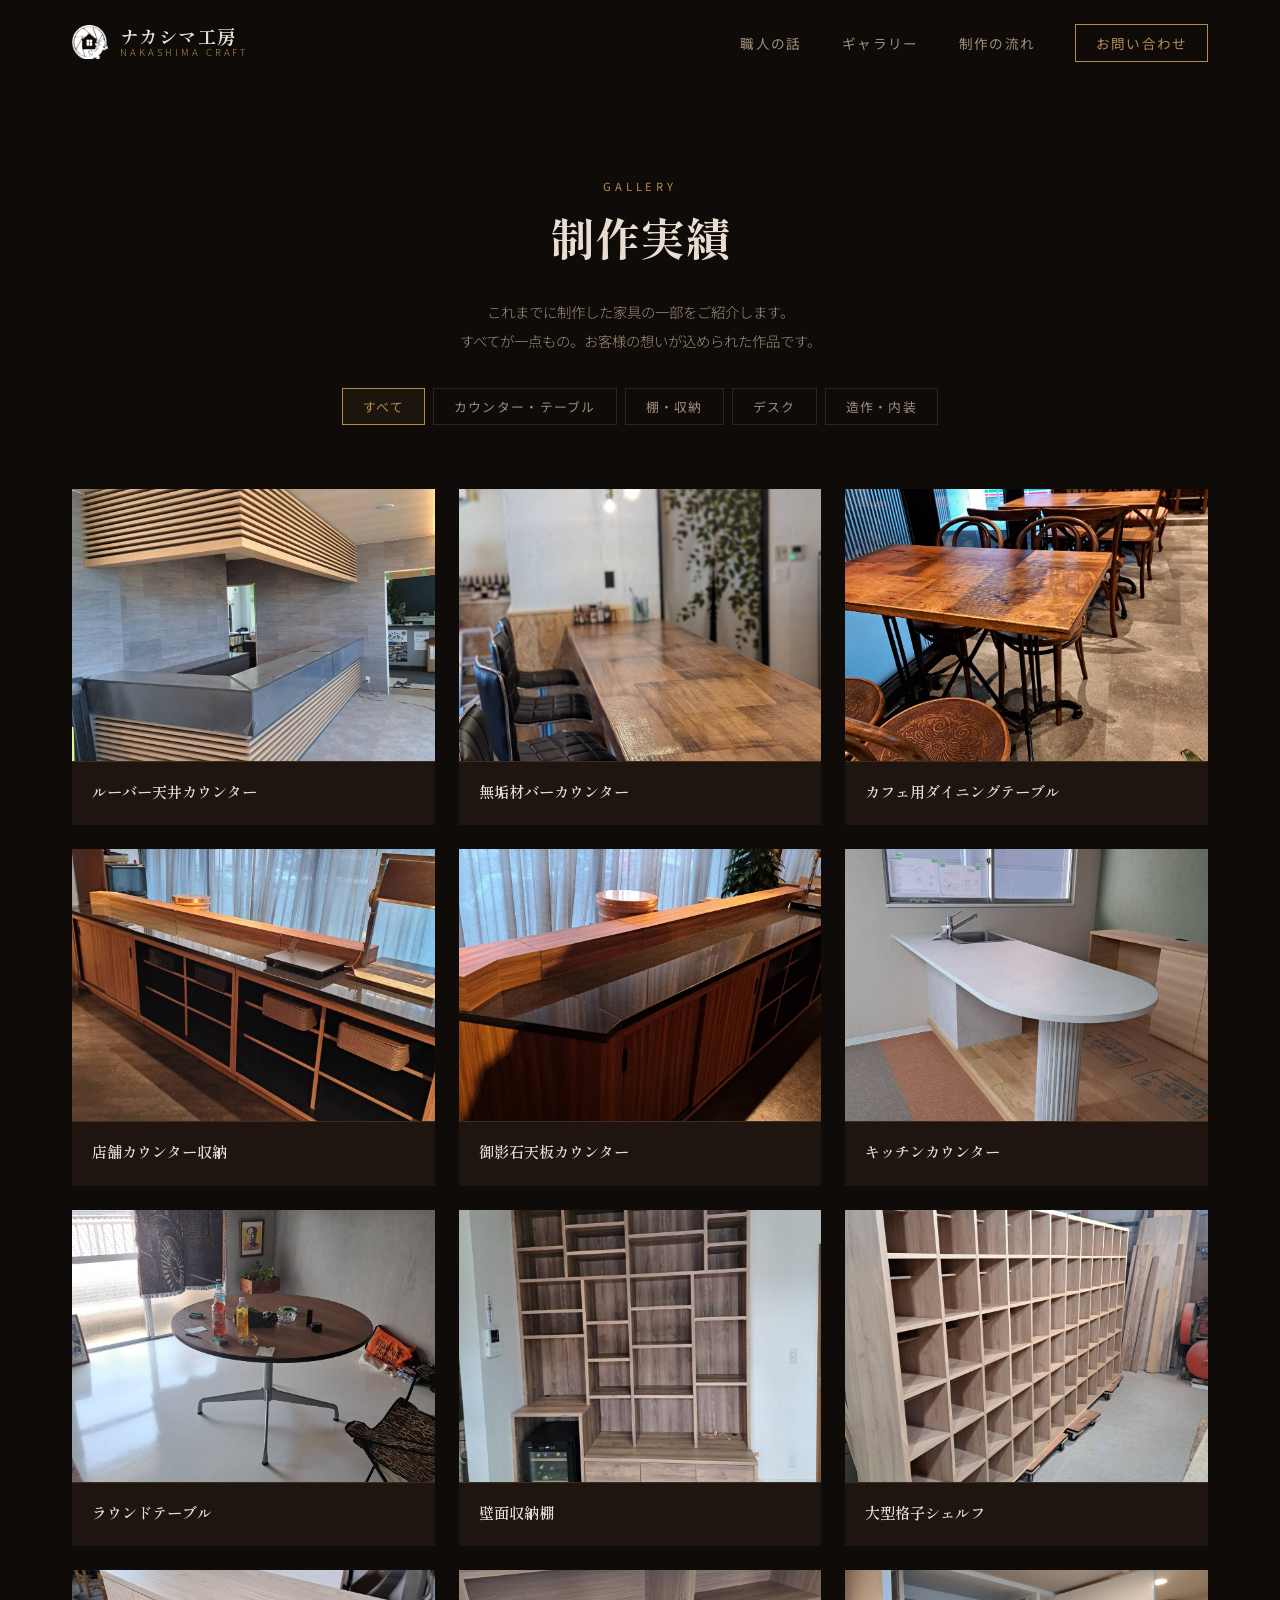
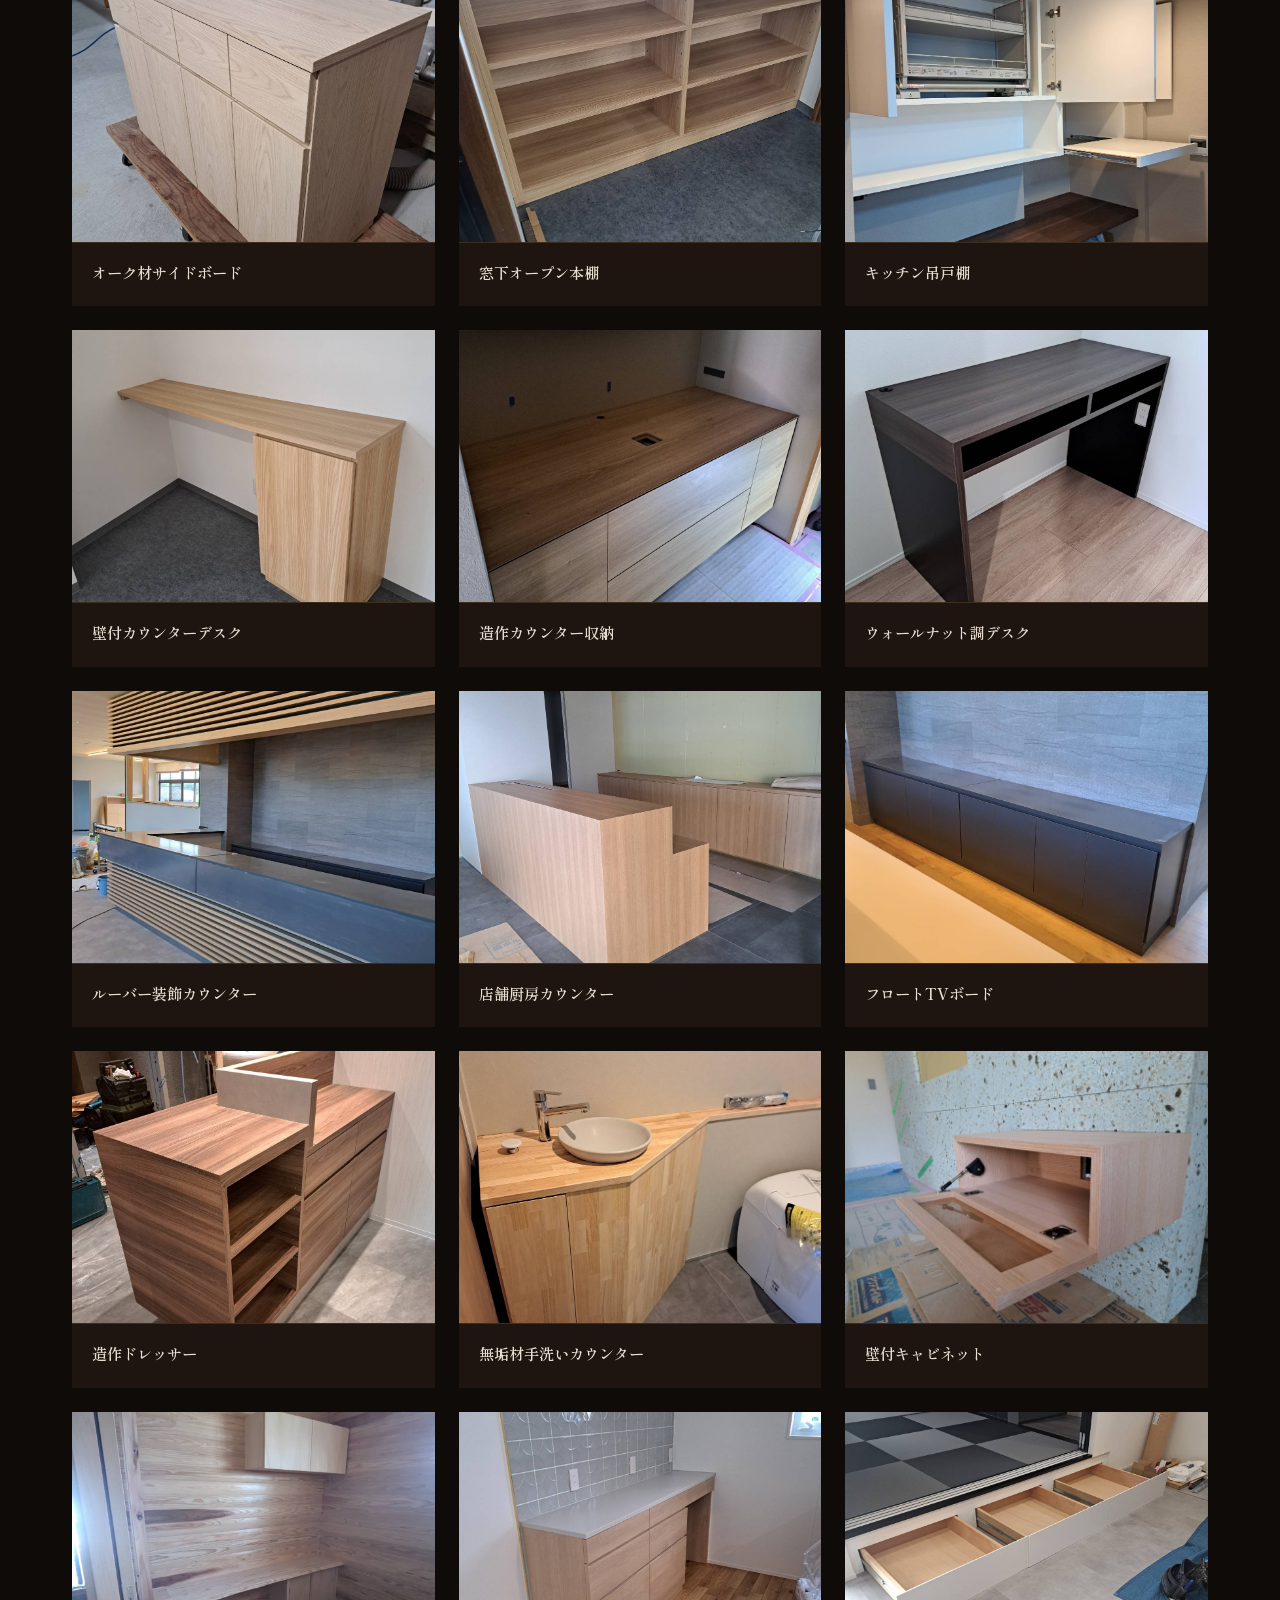
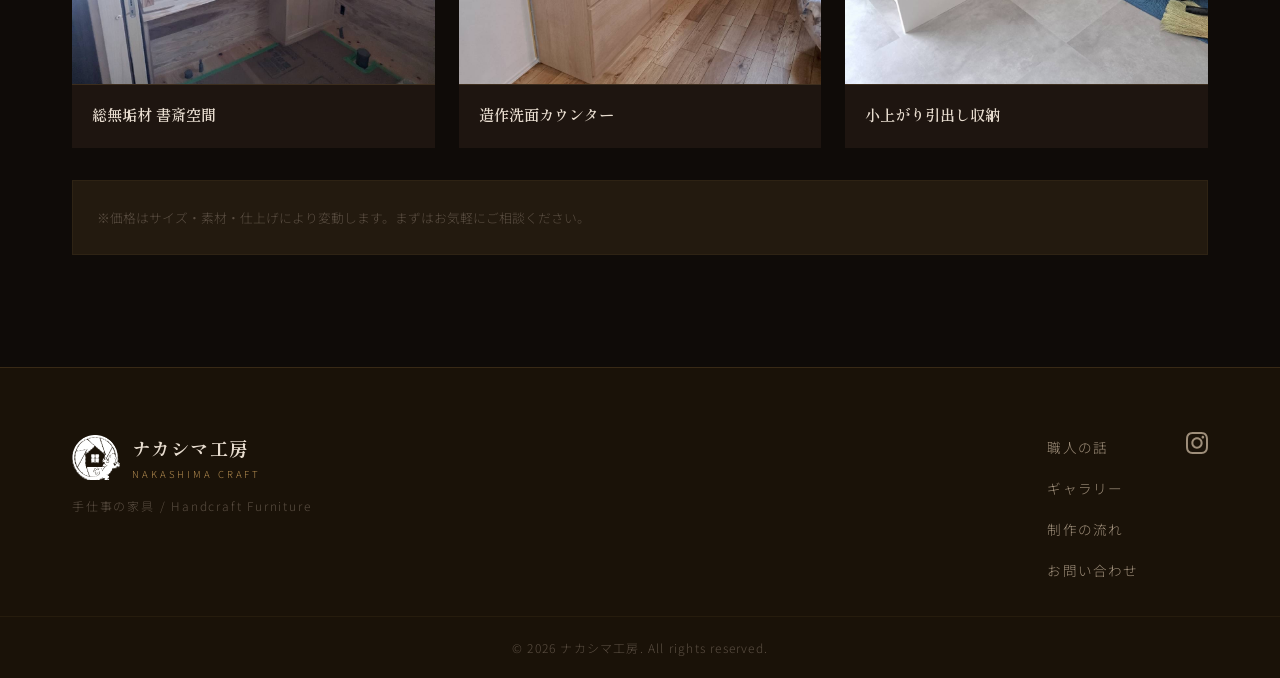
==== commit 64d73b53: "ヒーロー・ギャラリー・職人セクション改修、ロゴアイコン追加 Co-Authored-By: Claude Opus 4.6 (1M context) <noreply@anthropic.com>" ====
--- a/gallery.html
+++ b/gallery.html
@@ -17,7 +17,7 @@
   <header class="header scrolled" id="header">
     <div class="header__inner">
       <a href="index.html" class="header__logo">
-        <img src="images/IMG_6795.jpg" alt="ナカシマ工房" class="header__logo-img">
+        <img src="images/logo_icon.png" alt="ナカシマ工房" class="header__logo-img">
         <div class="header__logo-text">
           <span class="logo-jp">ナカシマ工房</span>
           <span class="logo-en">NAKASHIMA CRAFT</span>
@@ -316,7 +316,7 @@
     <div class="footer__inner">
       <div class="footer__brand">
         <div class="footer__brand-logo">
-          <img src="images/IMG_6796.jpg" alt="ナカシマ工房" class="footer__logo-img">
+          <img src="images/logo_icon.png" alt="ナカシマ工房" class="footer__logo-img">
           <div>
             <span class="logo-jp">ナカシマ工房</span>
             <span class="logo-en">NAKASHIMA CRAFT</span>
--- a/css/style.css
+++ b/css/style.css
@@ -185,8 +185,8 @@
 .header__logo-img {
   width: 36px;
   height: 36px;
-  object-fit: cover;
-  border-radius: 50%;
+  object-fit: contain;
+  filter: brightness(0) invert(1);
 }
 
 .header__logo-text {
@@ -334,6 +334,21 @@
   justify-content: flex-end;
 }
 
+.hero__watermark {
+  position: absolute;
+  left: 620px;
+  bottom: 6rem;
+  z-index: 2;
+  width: 100px;
+}
+
+.hero__watermark img {
+  width: 100%;
+  height: auto;
+  opacity: 0.7;
+  filter: brightness(0) invert(1);
+}
+
 .hero__content {
   /* テキスト左側 */
 }
@@ -431,43 +446,48 @@
 
 /* ── About ── */
 .about {
+  position: relative;
+  overflow: hidden;
   padding: var(--spacing-xl) 0;
-  overflow: hidden;
+}
+
+.about__bg-img {
+  position: absolute;
+  inset: 0;
+  width: 100%;
+  height: 100%;
+  object-fit: cover;
+  object-position: center 25%;
+  object-fit: cover;
+  z-index: 0;
+}
+
+.about__overlay {
+  position: absolute;
+  inset: 0;
+  z-index: 1;
+  background: rgba(15, 11, 8, 0.75);
 }
 
 .about__inner {
+  position: relative;
+  z-index: 2;
   max-width: var(--max-width);
   margin: 0 auto;
-  padding: 0 2rem;
+  padding: 0 3rem;
   display: grid;
   grid-template-columns: 1fr 1fr;
-  gap: 5rem;
+  gap: 4rem;
   align-items: center;
 }
 
-.about__image-wrap {
-  position: relative;
-}
-
-.about__image-placeholder {
-  aspect-ratio: 4/5;
-  overflow: hidden;
-  position: relative;
-}
-
-.image-placeholder-inner {
-  width: 100%;
-  height: 100%;
-}
-
-.about__image-frame {
-  position: absolute;
-  top: 20px;
-  left: 20px;
-  right: -20px;
-  bottom: -20px;
-  border: 1px solid var(--color-gold-dk);
-  z-index: -1;
+.about__content {
+  /* テキスト左側 */
+}
+
+.about__photo {
+  min-height: 400px;
+  /* 職人の画像用スペース */
 }
 
 .about__message {
@@ -1080,8 +1100,8 @@
 .footer__logo-img {
   width: 48px;
   height: 48px;
-  object-fit: cover;
-  border-radius: 50%;
+  object-fit: contain;
+  filter: brightness(0) invert(1);
 }
 
 .footer__tagline {
@@ -1170,11 +1190,6 @@
 
 /* ── レスポンシブ ── */
 @media (max-width: 1024px) {
-  .about__inner {
-    grid-template-columns: 1fr;
-    gap: 3rem;
-  }
-
   .features__grid {
     grid-template-columns: repeat(2, 1fr);
   }
@@ -1222,6 +1237,14 @@
     z-index: 100;
   }
 
+  .hero__watermark {
+    width: 140px;
+    right: 5%;
+    top: 15%;
+    transform: none;
+    opacity: 0.5;
+  }
+
   /* ヒーロー スマホ対応 */
   .hero {
     height: auto;
@@ -1291,8 +1314,13 @@
   }
 
   .about__inner {
+    grid-template-columns: 1fr;
+    padding: 0 1.5rem;
     gap: 2rem;
-    padding: 0 1.5rem;
+  }
+
+  .about__photo {
+    min-height: 250px;
   }
 
   .footer__inner {
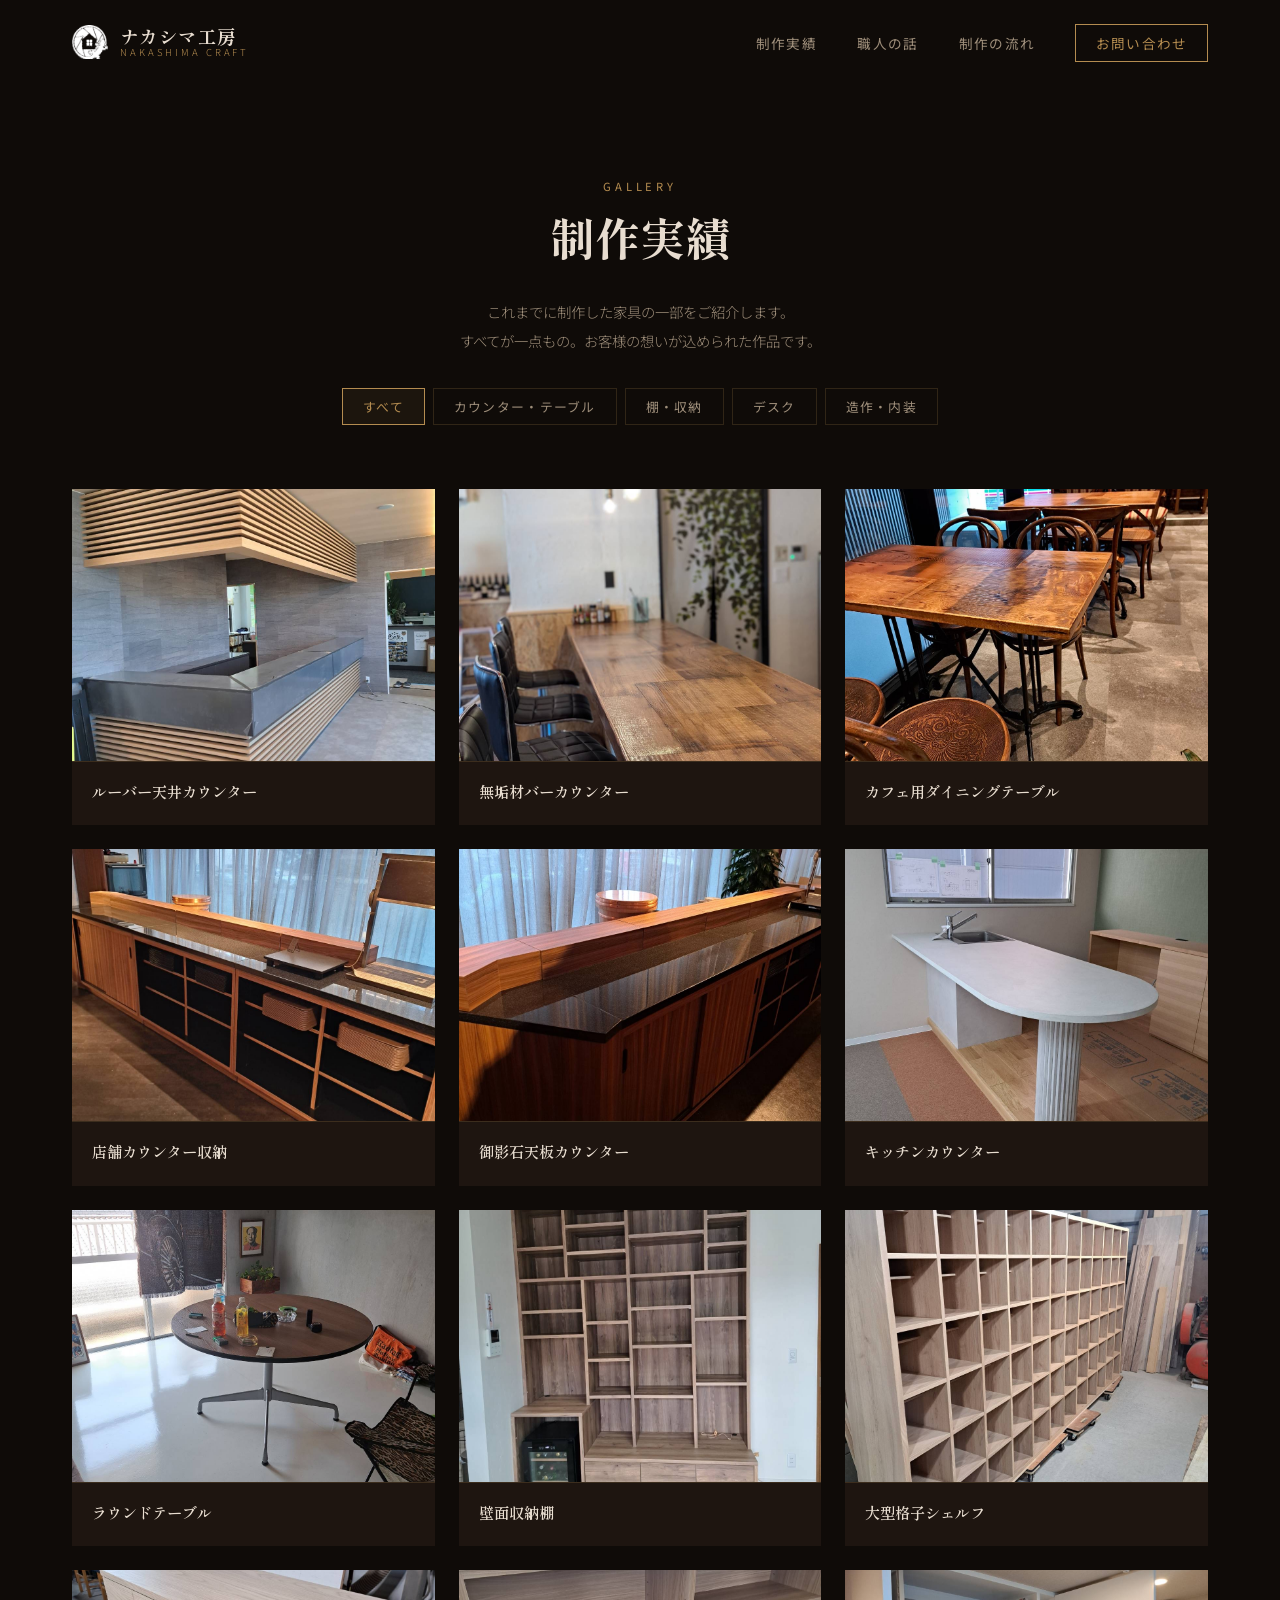
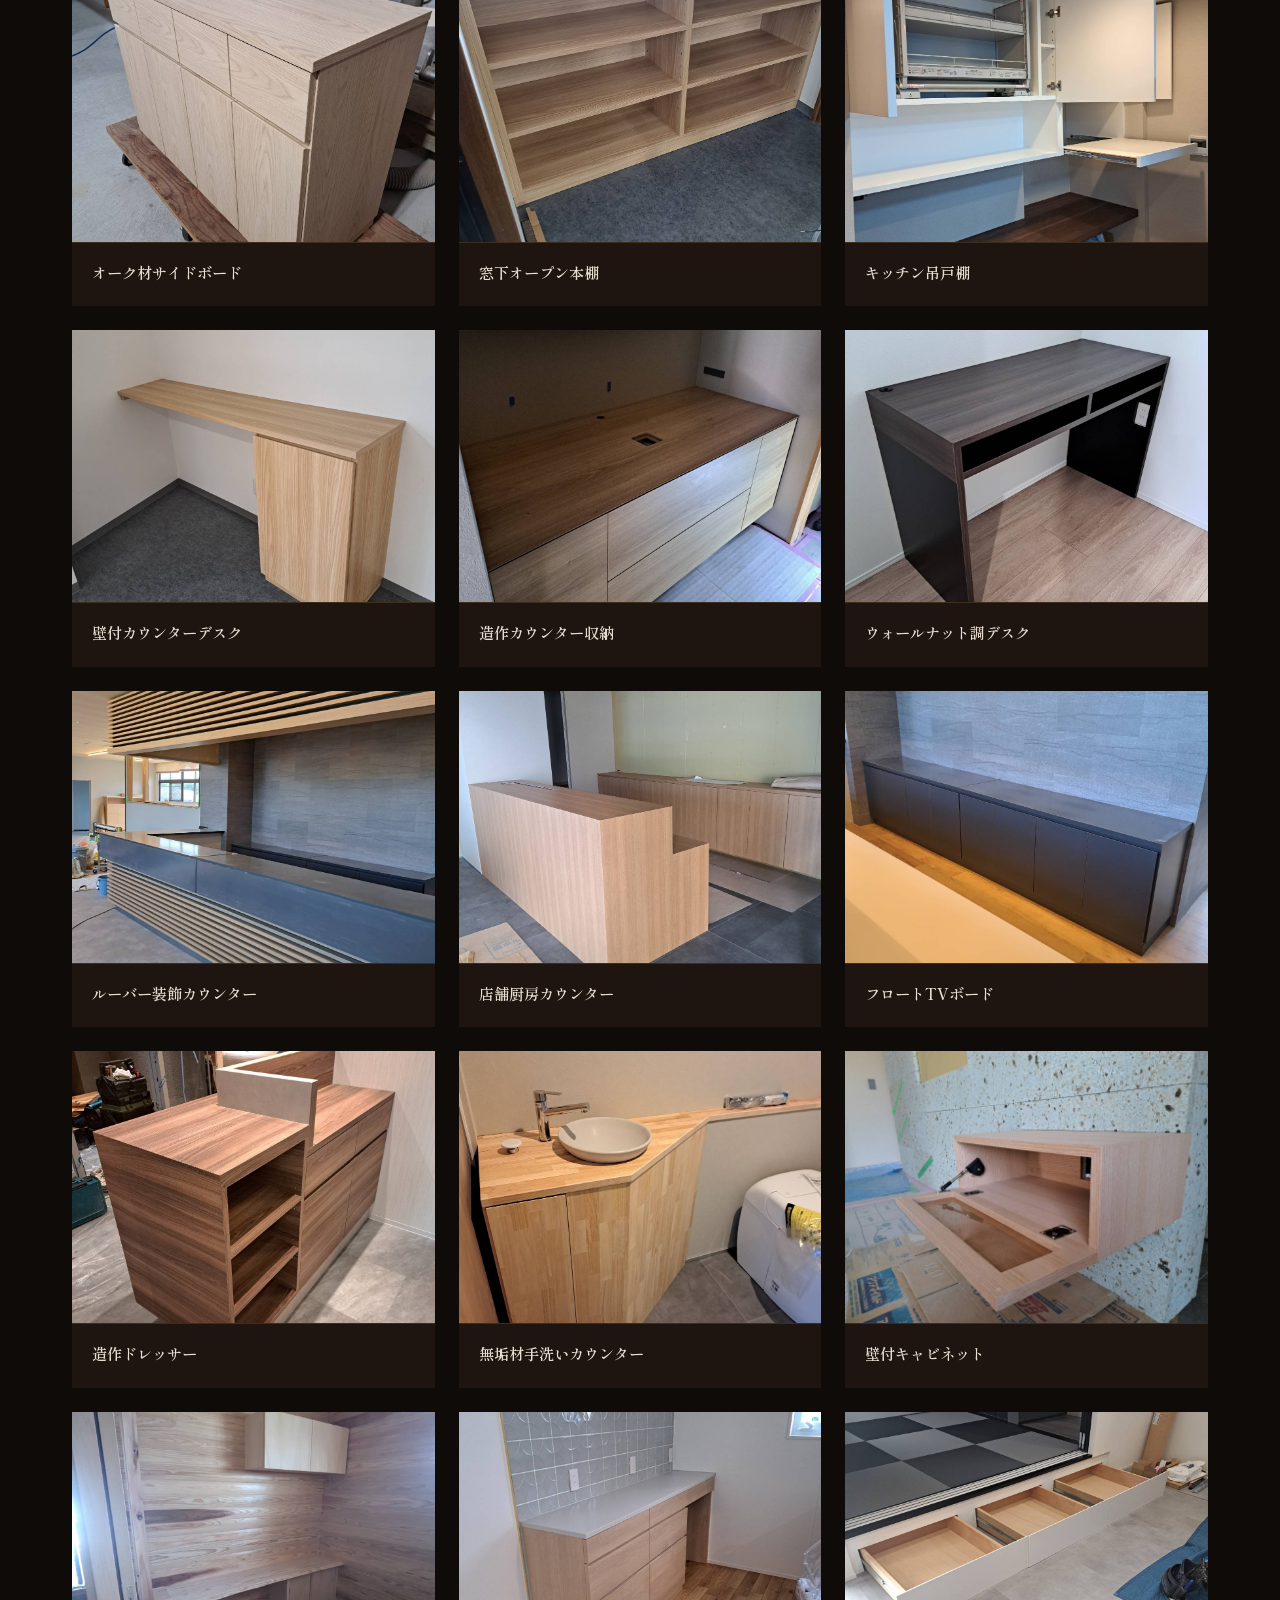
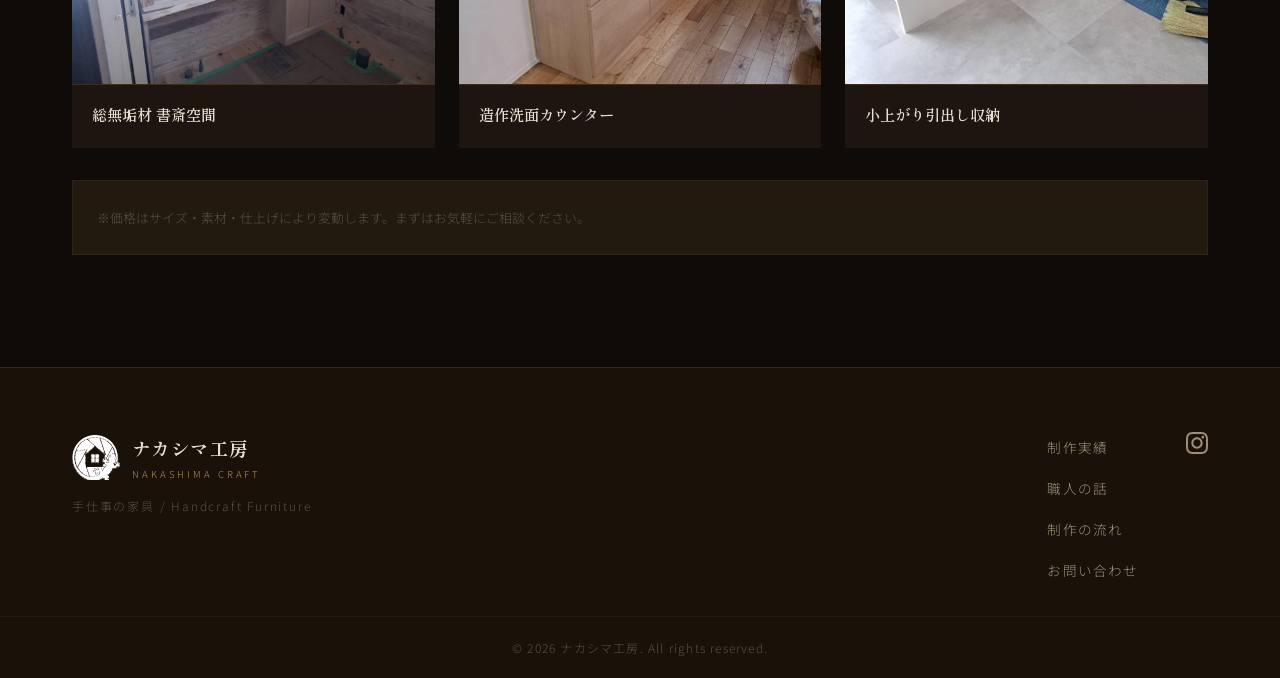
==== commit 0fa447c1: "最初のセーブポイント Co-Authored-By: Claude Opus 4.7 (1M context) <noreply@anthropic.com>" ====
--- a/gallery.html
+++ b/gallery.html
@@ -25,8 +25,8 @@
       </a>
       <nav class="header__nav" id="nav">
         <ul class="nav__list">
+          <li><a href="gallery.html" class="nav__link">制作実績</a></li>
           <li><a href="index.html#about" class="nav__link">職人の話</a></li>
-          <li><a href="gallery.html" class="nav__link">ギャラリー</a></li>
           <li><a href="index.html#process" class="nav__link">制作の流れ</a></li>
           <li><a href="index.html#contact" class="nav__link contact-btn">お問い合わせ</a></li>
         </ul>
@@ -326,8 +326,8 @@
       </div>
       <nav class="footer__nav">
         <ul>
+          <li><a href="gallery.html">制作実績</a></li>
           <li><a href="index.html#about">職人の話</a></li>
-          <li><a href="gallery.html">ギャラリー</a></li>
           <li><a href="index.html#process">制作の流れ</a></li>
           <li><a href="index.html#contact">お問い合わせ</a></li>
         </ul>
--- a/css/style.css
+++ b/css/style.css
@@ -332,6 +332,8 @@
   display: flex;
   flex-direction: column;
   justify-content: flex-end;
+  align-items: center;
+  text-align: center;
 }
 
 .hero__watermark {
@@ -354,10 +356,35 @@
 }
 
 
+.hero__brand {
+  display: flex;
+  align-items: center;
+  justify-content: center;
+  gap: 1rem;
+  margin-bottom: 1.5rem;
+}
+
+.hero__icon {
+  width: 70px;
+  height: auto;
+  filter: brightness(0) invert(1);
+  opacity: 0.9;
+}
+
+.hero__brand-name {
+  font-family: 'Zen Old Mincho', serif;
+  font-size: clamp(1.8rem, 3.5vw, 2.8rem);
+  font-weight: 900;
+  color: #fff;
+  letter-spacing: 0.15em;
+  padding-left: 0.15em;
+}
+
 .hero__eyebrow {
   font-size: 0.7rem;
   font-weight: 400;
   letter-spacing: 0.4em;
+  padding-left: 0.2em;
   color: var(--color-gold);
   text-transform: uppercase;
   margin-bottom: 1.5rem;
@@ -377,6 +404,10 @@
   color: var(--color-gold);
 }
 
+.title-period {
+  margin-right: -0.5em;
+}
+
 .hero__subtitle {
   font-family: var(--font-mincho);
   font-size: clamp(0.85rem, 1.2vw, 1rem);
@@ -389,6 +420,7 @@
   display: flex;
   gap: 1rem;
   flex-wrap: wrap;
+  justify-content: center;
 }
 
 
@@ -472,21 +504,18 @@
 .about__inner {
   position: relative;
   z-index: 2;
-  max-width: var(--max-width);
+  max-width: 800px;
   margin: 0 auto;
   padding: 0 3rem;
-  display: grid;
-  grid-template-columns: 1fr 1fr;
-  gap: 4rem;
-  align-items: center;
+  text-align: center;
 }
 
 .about__content {
-  /* テキスト左側 */
+  /* テキスト中央 */
 }
 
 .about__photo {
-  min-height: 400px;
+  margin-top: 3rem;
   /* 職人の画像用スペース */
 }
 
@@ -512,9 +541,13 @@
 .about__signature {
   display: flex;
   flex-direction: column;
-  border-left: 2px solid var(--color-gold);
-  padding-left: 1rem;
+  align-items: center;
+  border-left: none;
+  border-top: 1px solid var(--color-gold);
+  border-bottom: 1px solid var(--color-gold);
+  padding: 1rem 0;
   margin-bottom: 2rem;
+  display: inline-flex;
 }
 
 .signature-name {
@@ -571,6 +604,7 @@
   position: relative;
   transition: all var(--transition);
   overflow: hidden;
+  text-align: center;
 }
 
 .feature-card::before {
@@ -599,7 +633,7 @@
   width: 52px;
   height: 52px;
   color: var(--color-gold);
-  margin-bottom: 1.5rem;
+  margin: 0 auto 1.5rem;
 }
 
 .feature-card__title {
@@ -812,10 +846,10 @@
 }
 
 .process-step {
-  display: grid;
-  grid-template-columns: 80px 1fr;
-  gap: 2rem;
-  align-items: start;
+  display: flex;
+  flex-direction: column;
+  align-items: center;
+  text-align: center;
   padding: 2rem 0;
 }
 
@@ -826,6 +860,7 @@
   color: var(--color-gold);
   line-height: 1;
   opacity: 0.6;
+  margin-bottom: 0.75rem;
 }
 
 .step-content h3 {
@@ -846,7 +881,7 @@
   width: 1px;
   height: 2rem;
   background: var(--color-line);
-  margin-left: 40px;
+  margin: 0 auto;
 }
 
 /* ── Instagram ── */
@@ -1238,11 +1273,11 @@
   }
 
   .hero__watermark {
-    width: 140px;
-    right: 5%;
-    top: 15%;
-    transform: none;
-    opacity: 0.5;
+    display: none;
+  }
+
+  .hero__brand {
+    display: none;
   }
 
   /* ヒーロー スマホ対応 */
@@ -1283,7 +1318,7 @@
 
   .hero__cta {
     flex-direction: column;
-    align-items: flex-start;
+    align-items: center;
   }
 
   .hero__eyebrow {
@@ -1314,13 +1349,7 @@
   }
 
   .about__inner {
-    grid-template-columns: 1fr;
     padding: 0 1.5rem;
-    gap: 2rem;
-  }
-
-  .about__photo {
-    min-height: 250px;
   }
 
   .footer__inner {
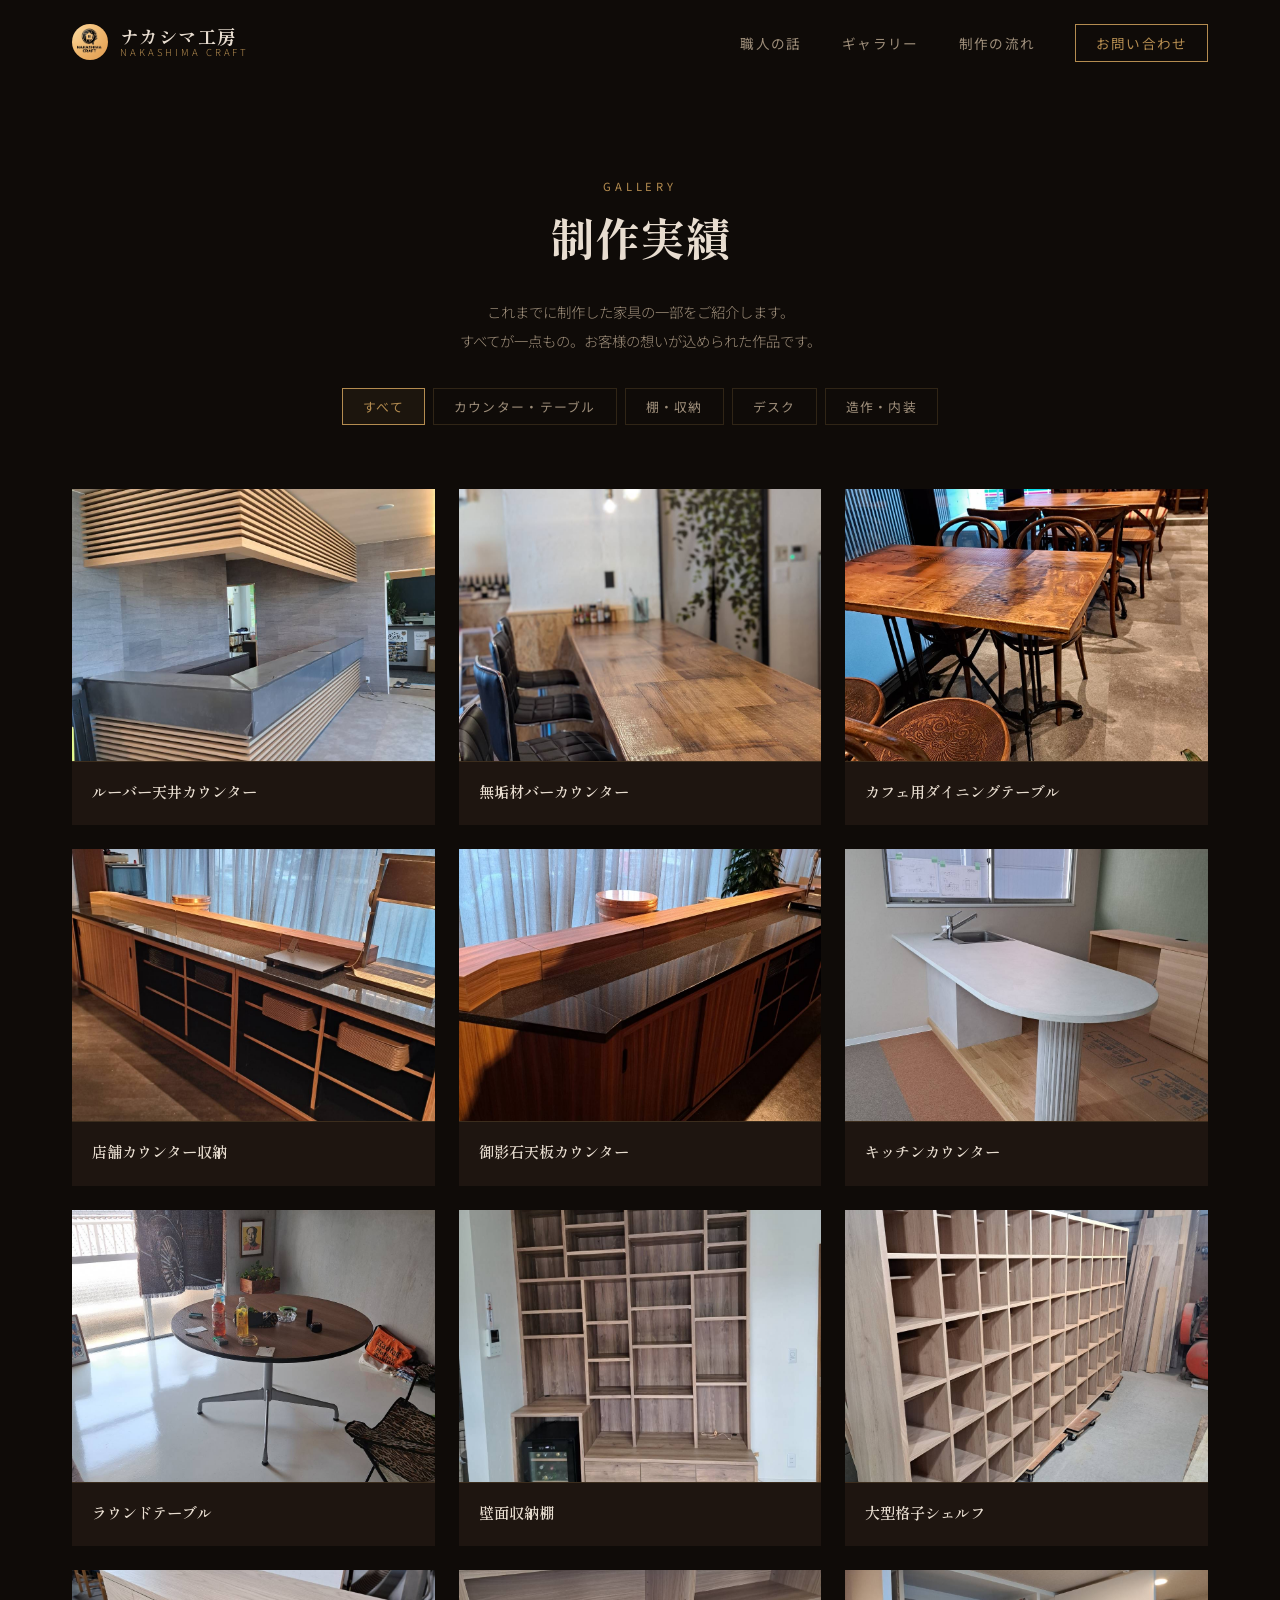
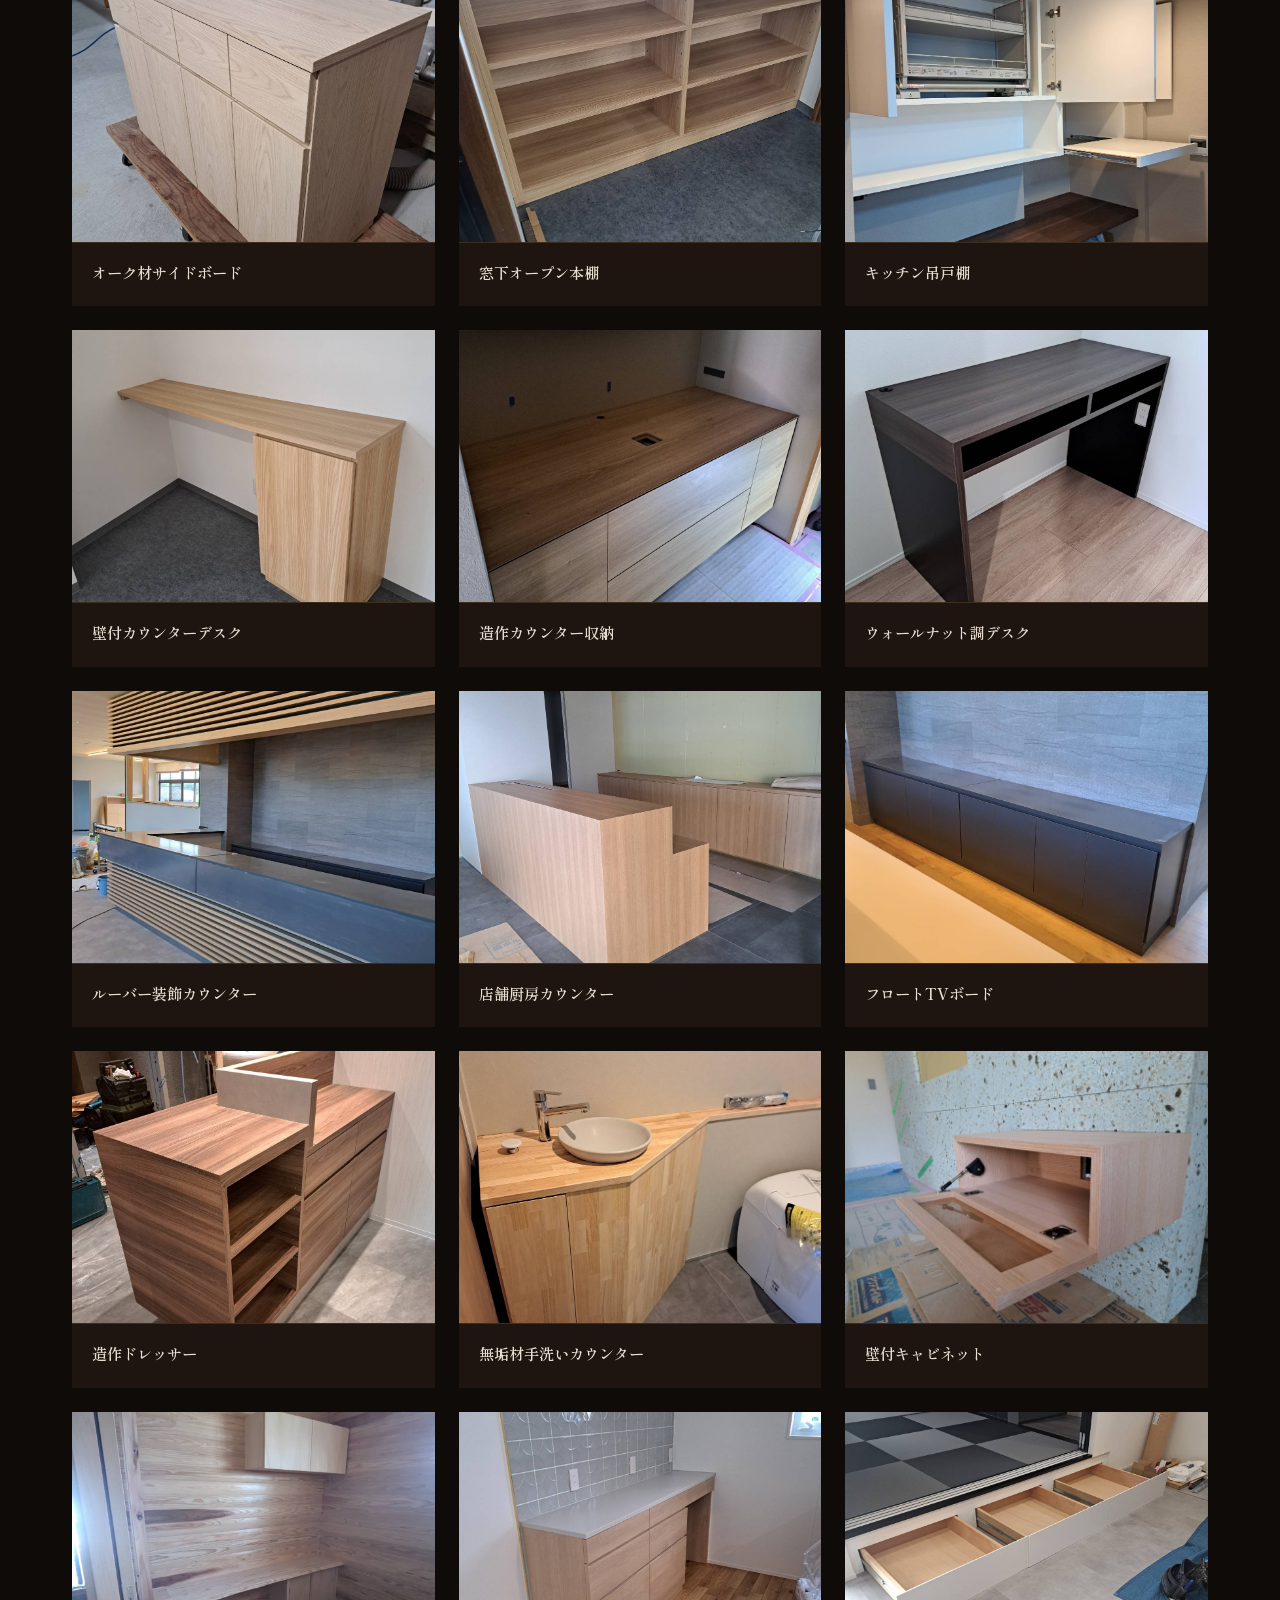
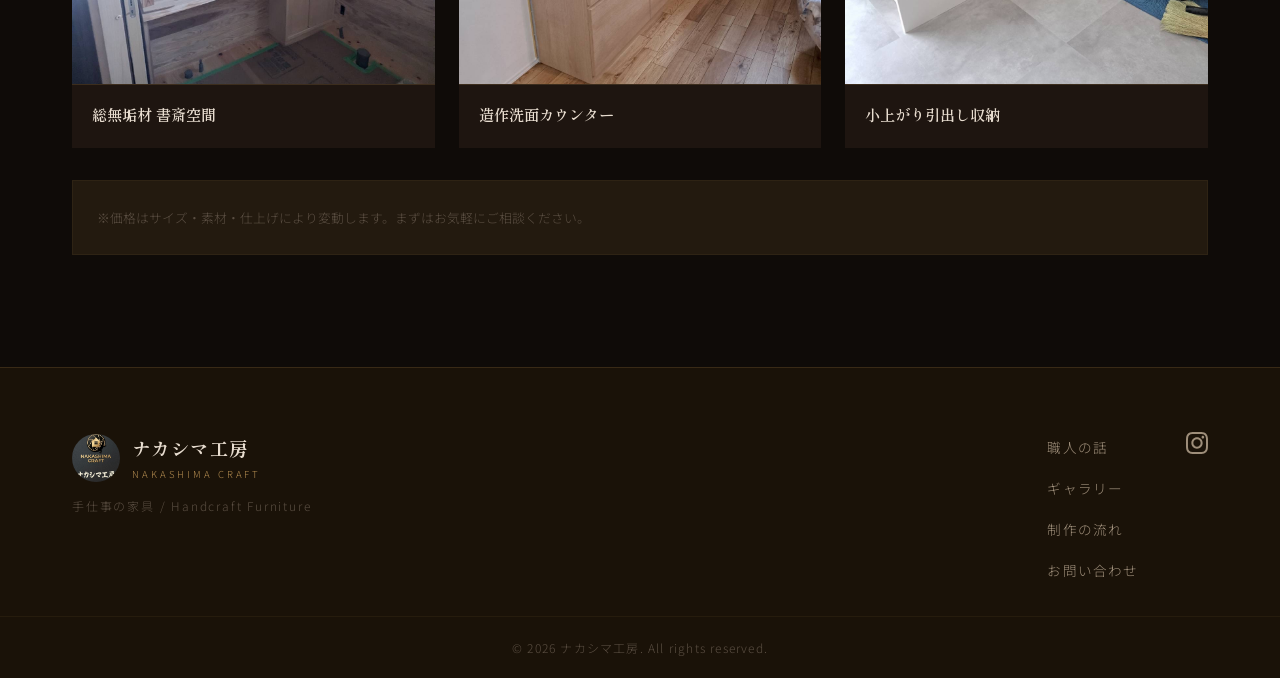
==== commit 2369dc66: "初回コミット状態に復元（マニュアル用ベースライン） 完成形は v1.0-baseline タグで保持。 編集前の最初のコードに戻す。  Co-Authored-By: Claude Opus 4.7 " ====
--- a/gallery.html
+++ b/gallery.html
@@ -17,7 +17,7 @@
   <header class="header scrolled" id="header">
     <div class="header__inner">
       <a href="index.html" class="header__logo">
-        <img src="images/logo_icon.png" alt="ナカシマ工房" class="header__logo-img">
+        <img src="images/IMG_6795.jpg" alt="ナカシマ工房" class="header__logo-img">
         <div class="header__logo-text">
           <span class="logo-jp">ナカシマ工房</span>
           <span class="logo-en">NAKASHIMA CRAFT</span>
@@ -25,8 +25,8 @@
       </a>
       <nav class="header__nav" id="nav">
         <ul class="nav__list">
-          <li><a href="gallery.html" class="nav__link">制作実績</a></li>
           <li><a href="index.html#about" class="nav__link">職人の話</a></li>
+          <li><a href="gallery.html" class="nav__link">ギャラリー</a></li>
           <li><a href="index.html#process" class="nav__link">制作の流れ</a></li>
           <li><a href="index.html#contact" class="nav__link contact-btn">お問い合わせ</a></li>
         </ul>
@@ -316,7 +316,7 @@
     <div class="footer__inner">
       <div class="footer__brand">
         <div class="footer__brand-logo">
-          <img src="images/logo_icon.png" alt="ナカシマ工房" class="footer__logo-img">
+          <img src="images/IMG_6796.jpg" alt="ナカシマ工房" class="footer__logo-img">
           <div>
             <span class="logo-jp">ナカシマ工房</span>
             <span class="logo-en">NAKASHIMA CRAFT</span>
@@ -326,8 +326,8 @@
       </div>
       <nav class="footer__nav">
         <ul>
-          <li><a href="gallery.html">制作実績</a></li>
           <li><a href="index.html#about">職人の話</a></li>
+          <li><a href="gallery.html">ギャラリー</a></li>
           <li><a href="index.html#process">制作の流れ</a></li>
           <li><a href="index.html#contact">お問い合わせ</a></li>
         </ul>
--- a/css/style.css
+++ b/css/style.css
@@ -185,8 +185,8 @@
 .header__logo-img {
   width: 36px;
   height: 36px;
-  object-fit: contain;
-  filter: brightness(0) invert(1);
+  object-fit: cover;
+  border-radius: 50%;
 }
 
 .header__logo-text {
@@ -332,59 +332,17 @@
   display: flex;
   flex-direction: column;
   justify-content: flex-end;
-  align-items: center;
-  text-align: center;
-}
-
-.hero__watermark {
-  position: absolute;
-  left: 620px;
-  bottom: 6rem;
-  z-index: 2;
-  width: 100px;
-}
-
-.hero__watermark img {
-  width: 100%;
-  height: auto;
-  opacity: 0.7;
-  filter: brightness(0) invert(1);
 }
 
 .hero__content {
   /* テキスト左側 */
 }
 
-
-.hero__brand {
-  display: flex;
-  align-items: center;
-  justify-content: center;
-  gap: 1rem;
-  margin-bottom: 1.5rem;
-}
-
-.hero__icon {
-  width: 70px;
-  height: auto;
-  filter: brightness(0) invert(1);
-  opacity: 0.9;
-}
-
-.hero__brand-name {
-  font-family: 'Zen Old Mincho', serif;
-  font-size: clamp(1.8rem, 3.5vw, 2.8rem);
-  font-weight: 900;
-  color: #fff;
-  letter-spacing: 0.15em;
-  padding-left: 0.15em;
-}
 
 .hero__eyebrow {
   font-size: 0.7rem;
   font-weight: 400;
   letter-spacing: 0.4em;
-  padding-left: 0.2em;
   color: var(--color-gold);
   text-transform: uppercase;
   margin-bottom: 1.5rem;
@@ -404,10 +362,6 @@
   color: var(--color-gold);
 }
 
-.title-period {
-  margin-right: -0.5em;
-}
-
 .hero__subtitle {
   font-family: var(--font-mincho);
   font-size: clamp(0.85rem, 1.2vw, 1rem);
@@ -420,7 +374,6 @@
   display: flex;
   gap: 1rem;
   flex-wrap: wrap;
-  justify-content: center;
 }
 
 
@@ -478,45 +431,43 @@
 
 /* ── About ── */
 .about {
+  padding: var(--spacing-xl) 0;
+  overflow: hidden;
+}
+
+.about__inner {
+  max-width: var(--max-width);
+  margin: 0 auto;
+  padding: 0 2rem;
+  display: grid;
+  grid-template-columns: 1fr 1fr;
+  gap: 5rem;
+  align-items: center;
+}
+
+.about__image-wrap {
   position: relative;
+}
+
+.about__image-placeholder {
+  aspect-ratio: 4/5;
   overflow: hidden;
-  padding: var(--spacing-xl) 0;
-}
-
-.about__bg-img {
-  position: absolute;
-  inset: 0;
+  position: relative;
+}
+
+.image-placeholder-inner {
   width: 100%;
   height: 100%;
-  object-fit: cover;
-  object-position: center 25%;
-  object-fit: cover;
-  z-index: 0;
-}
-
-.about__overlay {
+}
+
+.about__image-frame {
   position: absolute;
-  inset: 0;
-  z-index: 1;
-  background: rgba(15, 11, 8, 0.75);
-}
-
-.about__inner {
-  position: relative;
-  z-index: 2;
-  max-width: 800px;
-  margin: 0 auto;
-  padding: 0 3rem;
-  text-align: center;
-}
-
-.about__content {
-  /* テキスト中央 */
-}
-
-.about__photo {
-  margin-top: 3rem;
-  /* 職人の画像用スペース */
+  top: 20px;
+  left: 20px;
+  right: -20px;
+  bottom: -20px;
+  border: 1px solid var(--color-gold-dk);
+  z-index: -1;
 }
 
 .about__message {
@@ -541,13 +492,9 @@
 .about__signature {
   display: flex;
   flex-direction: column;
-  align-items: center;
-  border-left: none;
-  border-top: 1px solid var(--color-gold);
-  border-bottom: 1px solid var(--color-gold);
-  padding: 1rem 0;
+  border-left: 2px solid var(--color-gold);
+  padding-left: 1rem;
   margin-bottom: 2rem;
-  display: inline-flex;
 }
 
 .signature-name {
@@ -604,7 +551,6 @@
   position: relative;
   transition: all var(--transition);
   overflow: hidden;
-  text-align: center;
 }
 
 .feature-card::before {
@@ -633,7 +579,7 @@
   width: 52px;
   height: 52px;
   color: var(--color-gold);
-  margin: 0 auto 1.5rem;
+  margin-bottom: 1.5rem;
 }
 
 .feature-card__title {
@@ -846,10 +792,10 @@
 }
 
 .process-step {
-  display: flex;
-  flex-direction: column;
-  align-items: center;
-  text-align: center;
+  display: grid;
+  grid-template-columns: 80px 1fr;
+  gap: 2rem;
+  align-items: start;
   padding: 2rem 0;
 }
 
@@ -860,7 +806,6 @@
   color: var(--color-gold);
   line-height: 1;
   opacity: 0.6;
-  margin-bottom: 0.75rem;
 }
 
 .step-content h3 {
@@ -881,7 +826,7 @@
   width: 1px;
   height: 2rem;
   background: var(--color-line);
-  margin: 0 auto;
+  margin-left: 40px;
 }
 
 /* ── Instagram ── */
@@ -1135,8 +1080,8 @@
 .footer__logo-img {
   width: 48px;
   height: 48px;
-  object-fit: contain;
-  filter: brightness(0) invert(1);
+  object-fit: cover;
+  border-radius: 50%;
 }
 
 .footer__tagline {
@@ -1225,6 +1170,11 @@
 
 /* ── レスポンシブ ── */
 @media (max-width: 1024px) {
+  .about__inner {
+    grid-template-columns: 1fr;
+    gap: 3rem;
+  }
+
   .features__grid {
     grid-template-columns: repeat(2, 1fr);
   }
@@ -1272,14 +1222,6 @@
     z-index: 100;
   }
 
-  .hero__watermark {
-    display: none;
-  }
-
-  .hero__brand {
-    display: none;
-  }
-
   /* ヒーロー スマホ対応 */
   .hero {
     height: auto;
@@ -1318,7 +1260,7 @@
 
   .hero__cta {
     flex-direction: column;
-    align-items: center;
+    align-items: flex-start;
   }
 
   .hero__eyebrow {
@@ -1349,6 +1291,7 @@
   }
 
   .about__inner {
+    gap: 2rem;
     padding: 0 1.5rem;
   }
 
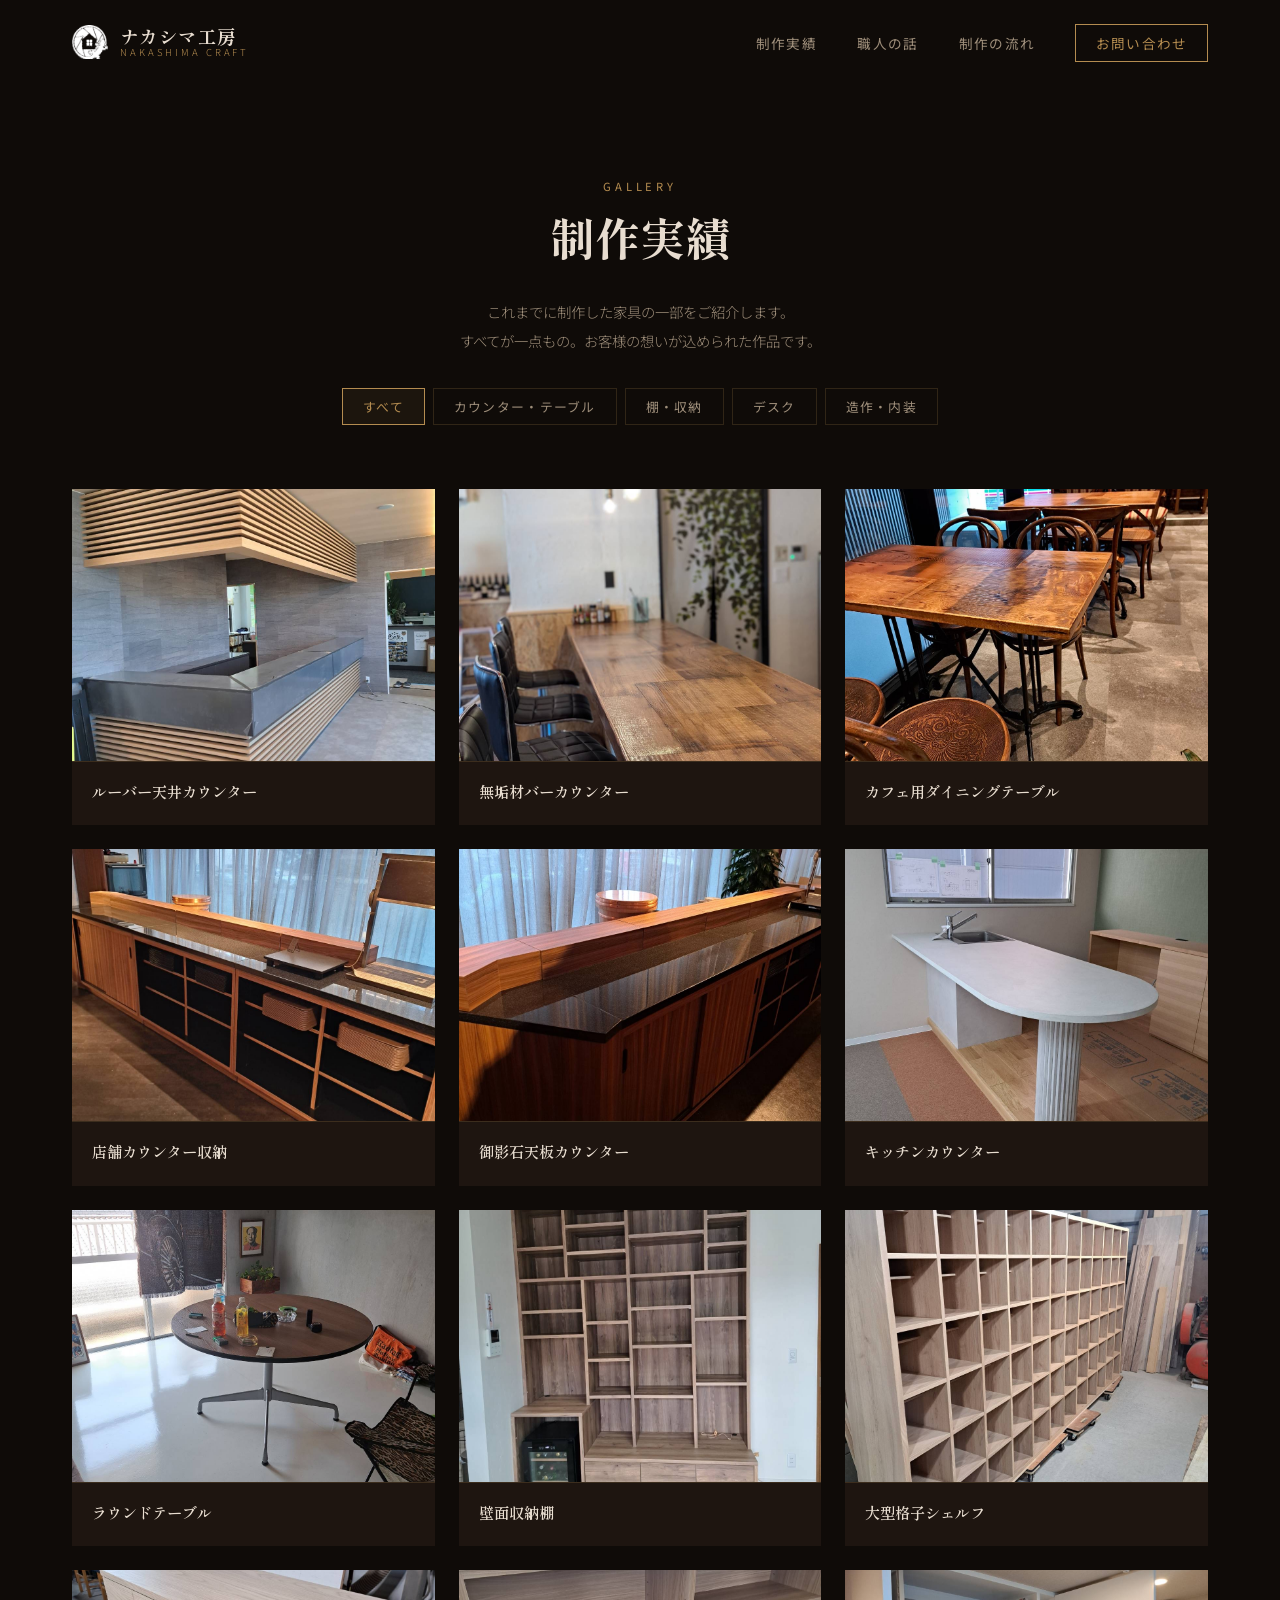
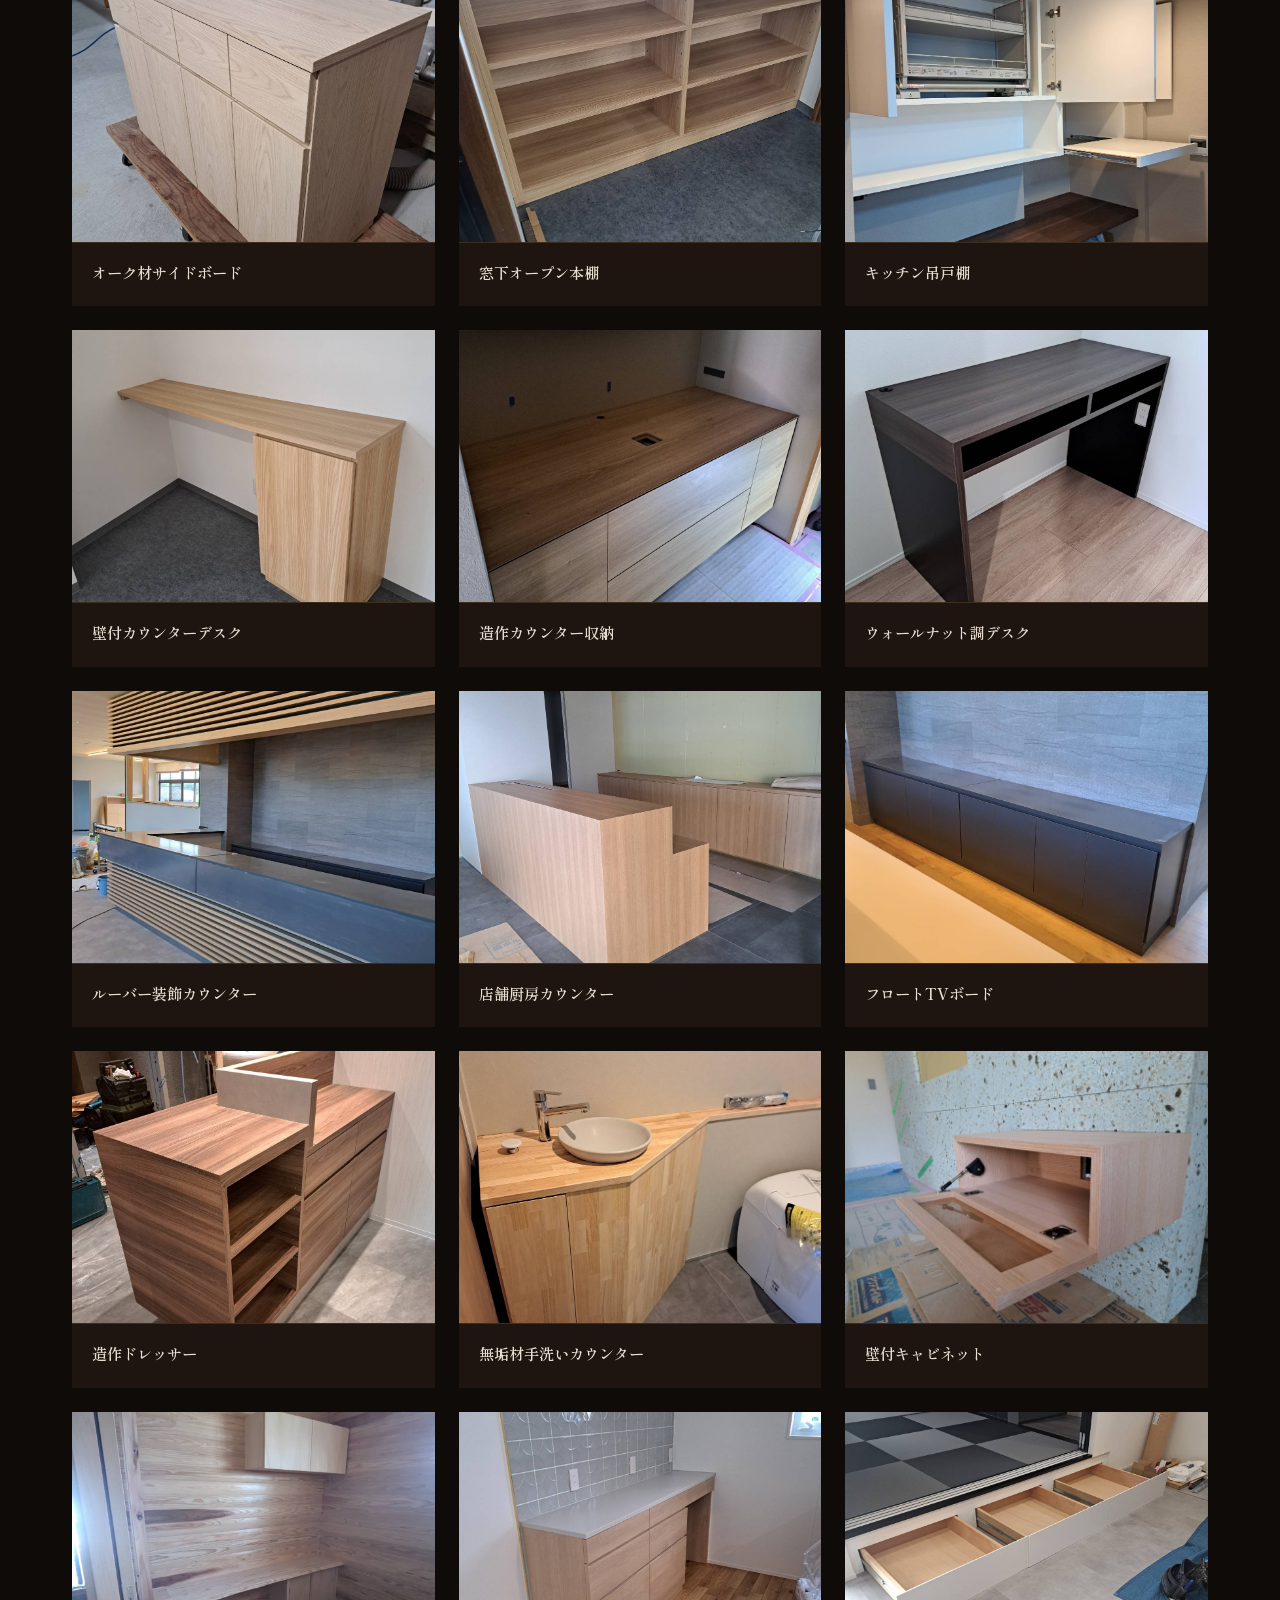
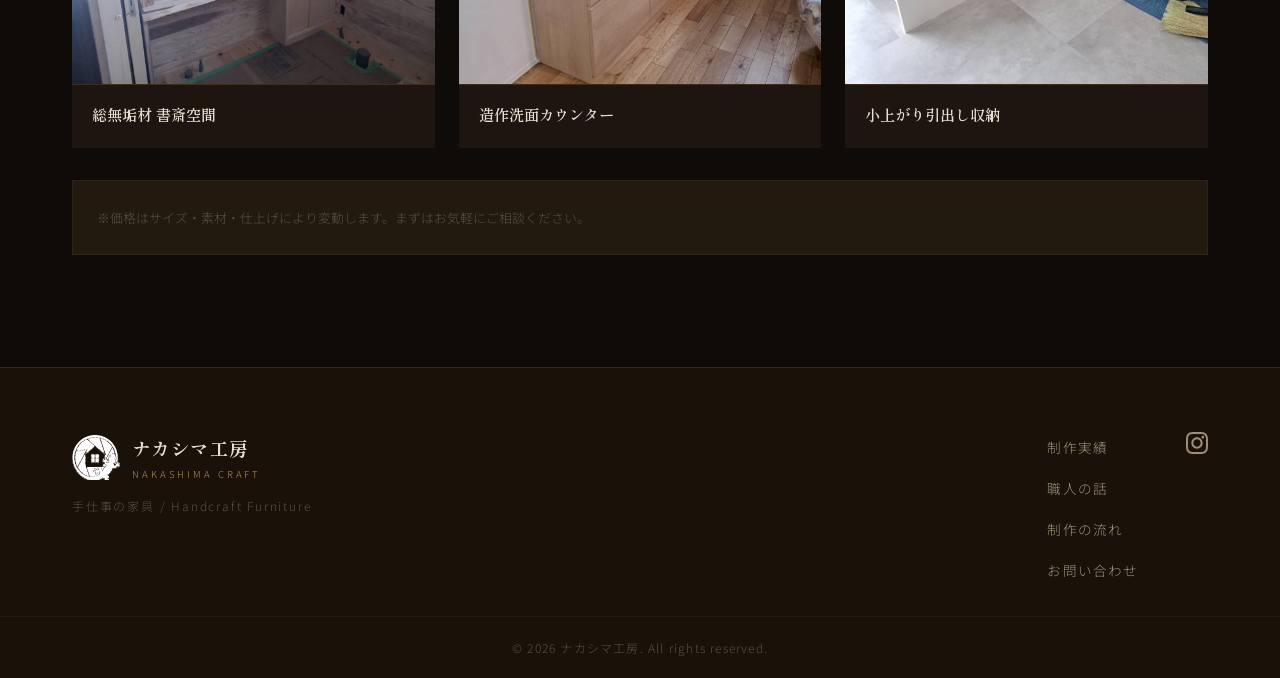
==== commit fb263837: "完成形（v1.0-baseline）に復元 Co-Authored-By: Claude Opus 4.7 (1M context) <noreply@anthropic.com>" ====
--- a/gallery.html
+++ b/gallery.html
@@ -17,7 +17,7 @@
   <header class="header scrolled" id="header">
     <div class="header__inner">
       <a href="index.html" class="header__logo">
-        <img src="images/IMG_6795.jpg" alt="ナカシマ工房" class="header__logo-img">
+        <img src="images/logo_icon.png" alt="ナカシマ工房" class="header__logo-img">
         <div class="header__logo-text">
           <span class="logo-jp">ナカシマ工房</span>
           <span class="logo-en">NAKASHIMA CRAFT</span>
@@ -25,8 +25,8 @@
       </a>
       <nav class="header__nav" id="nav">
         <ul class="nav__list">
+          <li><a href="gallery.html" class="nav__link">制作実績</a></li>
           <li><a href="index.html#about" class="nav__link">職人の話</a></li>
-          <li><a href="gallery.html" class="nav__link">ギャラリー</a></li>
           <li><a href="index.html#process" class="nav__link">制作の流れ</a></li>
           <li><a href="index.html#contact" class="nav__link contact-btn">お問い合わせ</a></li>
         </ul>
@@ -316,7 +316,7 @@
     <div class="footer__inner">
       <div class="footer__brand">
         <div class="footer__brand-logo">
-          <img src="images/IMG_6796.jpg" alt="ナカシマ工房" class="footer__logo-img">
+          <img src="images/logo_icon.png" alt="ナカシマ工房" class="footer__logo-img">
           <div>
             <span class="logo-jp">ナカシマ工房</span>
             <span class="logo-en">NAKASHIMA CRAFT</span>
@@ -326,8 +326,8 @@
       </div>
       <nav class="footer__nav">
         <ul>
+          <li><a href="gallery.html">制作実績</a></li>
           <li><a href="index.html#about">職人の話</a></li>
-          <li><a href="gallery.html">ギャラリー</a></li>
           <li><a href="index.html#process">制作の流れ</a></li>
           <li><a href="index.html#contact">お問い合わせ</a></li>
         </ul>
--- a/css/style.css
+++ b/css/style.css
@@ -185,8 +185,8 @@
 .header__logo-img {
   width: 36px;
   height: 36px;
-  object-fit: cover;
-  border-radius: 50%;
+  object-fit: contain;
+  filter: brightness(0) invert(1);
 }
 
 .header__logo-text {
@@ -332,17 +332,59 @@
   display: flex;
   flex-direction: column;
   justify-content: flex-end;
+  align-items: center;
+  text-align: center;
+}
+
+.hero__watermark {
+  position: absolute;
+  left: 620px;
+  bottom: 6rem;
+  z-index: 2;
+  width: 100px;
+}
+
+.hero__watermark img {
+  width: 100%;
+  height: auto;
+  opacity: 0.7;
+  filter: brightness(0) invert(1);
 }
 
 .hero__content {
   /* テキスト左側 */
 }
 
+
+.hero__brand {
+  display: flex;
+  align-items: center;
+  justify-content: center;
+  gap: 1rem;
+  margin-bottom: 1.5rem;
+}
+
+.hero__icon {
+  width: 70px;
+  height: auto;
+  filter: brightness(0) invert(1);
+  opacity: 0.9;
+}
+
+.hero__brand-name {
+  font-family: 'Zen Old Mincho', serif;
+  font-size: clamp(1.8rem, 3.5vw, 2.8rem);
+  font-weight: 900;
+  color: #fff;
+  letter-spacing: 0.15em;
+  padding-left: 0.15em;
+}
 
 .hero__eyebrow {
   font-size: 0.7rem;
   font-weight: 400;
   letter-spacing: 0.4em;
+  padding-left: 0.2em;
   color: var(--color-gold);
   text-transform: uppercase;
   margin-bottom: 1.5rem;
@@ -362,6 +404,10 @@
   color: var(--color-gold);
 }
 
+.title-period {
+  margin-right: -0.5em;
+}
+
 .hero__subtitle {
   font-family: var(--font-mincho);
   font-size: clamp(0.85rem, 1.2vw, 1rem);
@@ -374,6 +420,7 @@
   display: flex;
   gap: 1rem;
   flex-wrap: wrap;
+  justify-content: center;
 }
 
 
@@ -431,43 +478,45 @@
 
 /* ── About ── */
 .about {
+  position: relative;
+  overflow: hidden;
   padding: var(--spacing-xl) 0;
-  overflow: hidden;
-}
-
-.about__inner {
-  max-width: var(--max-width);
-  margin: 0 auto;
-  padding: 0 2rem;
-  display: grid;
-  grid-template-columns: 1fr 1fr;
-  gap: 5rem;
-  align-items: center;
-}
-
-.about__image-wrap {
-  position: relative;
-}
-
-.about__image-placeholder {
-  aspect-ratio: 4/5;
-  overflow: hidden;
-  position: relative;
-}
-
-.image-placeholder-inner {
+}
+
+.about__bg-img {
+  position: absolute;
+  inset: 0;
   width: 100%;
   height: 100%;
-}
-
-.about__image-frame {
+  object-fit: cover;
+  object-position: center 25%;
+  object-fit: cover;
+  z-index: 0;
+}
+
+.about__overlay {
   position: absolute;
-  top: 20px;
-  left: 20px;
-  right: -20px;
-  bottom: -20px;
-  border: 1px solid var(--color-gold-dk);
-  z-index: -1;
+  inset: 0;
+  z-index: 1;
+  background: rgba(15, 11, 8, 0.75);
+}
+
+.about__inner {
+  position: relative;
+  z-index: 2;
+  max-width: 800px;
+  margin: 0 auto;
+  padding: 0 3rem;
+  text-align: center;
+}
+
+.about__content {
+  /* テキスト中央 */
+}
+
+.about__photo {
+  margin-top: 3rem;
+  /* 職人の画像用スペース */
 }
 
 .about__message {
@@ -492,9 +541,13 @@
 .about__signature {
   display: flex;
   flex-direction: column;
-  border-left: 2px solid var(--color-gold);
-  padding-left: 1rem;
+  align-items: center;
+  border-left: none;
+  border-top: 1px solid var(--color-gold);
+  border-bottom: 1px solid var(--color-gold);
+  padding: 1rem 0;
   margin-bottom: 2rem;
+  display: inline-flex;
 }
 
 .signature-name {
@@ -551,6 +604,7 @@
   position: relative;
   transition: all var(--transition);
   overflow: hidden;
+  text-align: center;
 }
 
 .feature-card::before {
@@ -579,7 +633,7 @@
   width: 52px;
   height: 52px;
   color: var(--color-gold);
-  margin-bottom: 1.5rem;
+  margin: 0 auto 1.5rem;
 }
 
 .feature-card__title {
@@ -792,10 +846,10 @@
 }
 
 .process-step {
-  display: grid;
-  grid-template-columns: 80px 1fr;
-  gap: 2rem;
-  align-items: start;
+  display: flex;
+  flex-direction: column;
+  align-items: center;
+  text-align: center;
   padding: 2rem 0;
 }
 
@@ -806,6 +860,7 @@
   color: var(--color-gold);
   line-height: 1;
   opacity: 0.6;
+  margin-bottom: 0.75rem;
 }
 
 .step-content h3 {
@@ -826,7 +881,7 @@
   width: 1px;
   height: 2rem;
   background: var(--color-line);
-  margin-left: 40px;
+  margin: 0 auto;
 }
 
 /* ── Instagram ── */
@@ -1080,8 +1135,8 @@
 .footer__logo-img {
   width: 48px;
   height: 48px;
-  object-fit: cover;
-  border-radius: 50%;
+  object-fit: contain;
+  filter: brightness(0) invert(1);
 }
 
 .footer__tagline {
@@ -1170,11 +1225,6 @@
 
 /* ── レスポンシブ ── */
 @media (max-width: 1024px) {
-  .about__inner {
-    grid-template-columns: 1fr;
-    gap: 3rem;
-  }
-
   .features__grid {
     grid-template-columns: repeat(2, 1fr);
   }
@@ -1222,6 +1272,14 @@
     z-index: 100;
   }
 
+  .hero__watermark {
+    display: none;
+  }
+
+  .hero__brand {
+    display: none;
+  }
+
   /* ヒーロー スマホ対応 */
   .hero {
     height: auto;
@@ -1260,7 +1318,7 @@
 
   .hero__cta {
     flex-direction: column;
-    align-items: flex-start;
+    align-items: center;
   }
 
   .hero__eyebrow {
@@ -1291,7 +1349,6 @@
   }
 
   .about__inner {
-    gap: 2rem;
     padding: 0 1.5rem;
   }
 
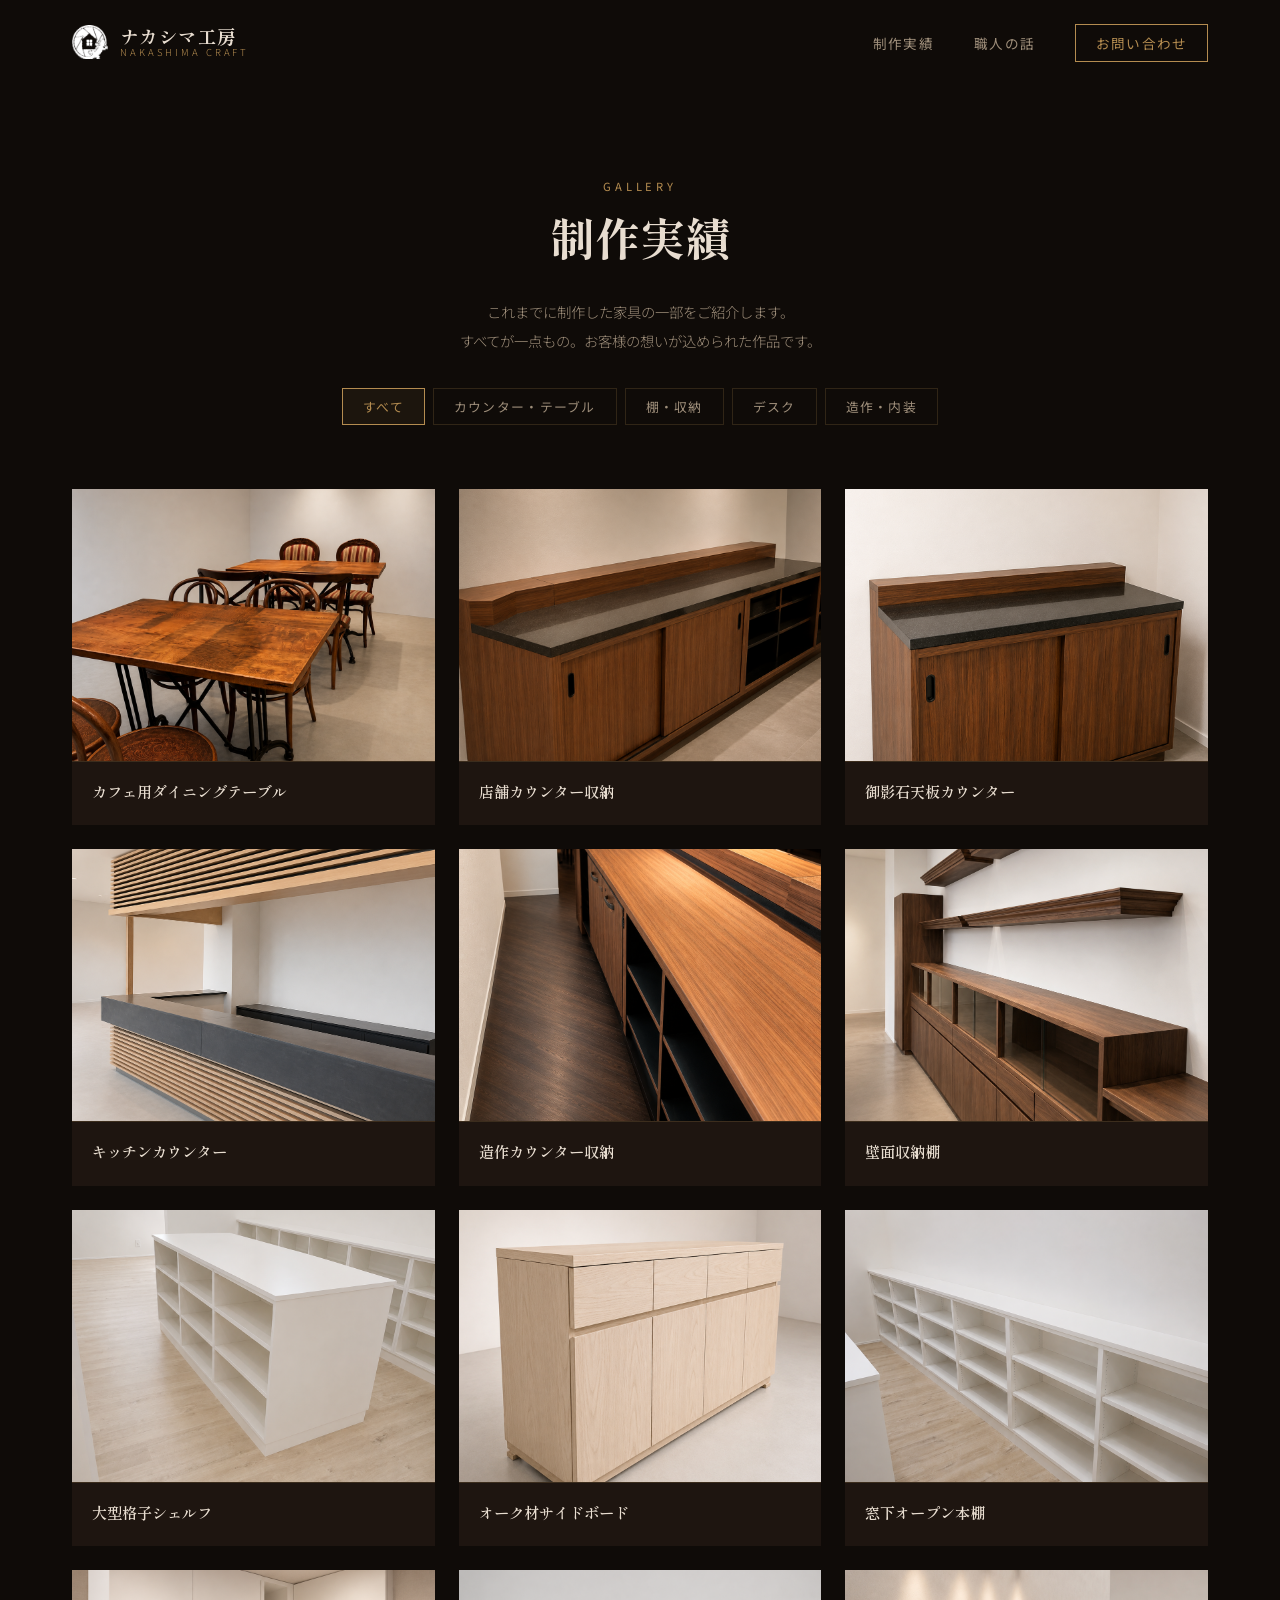
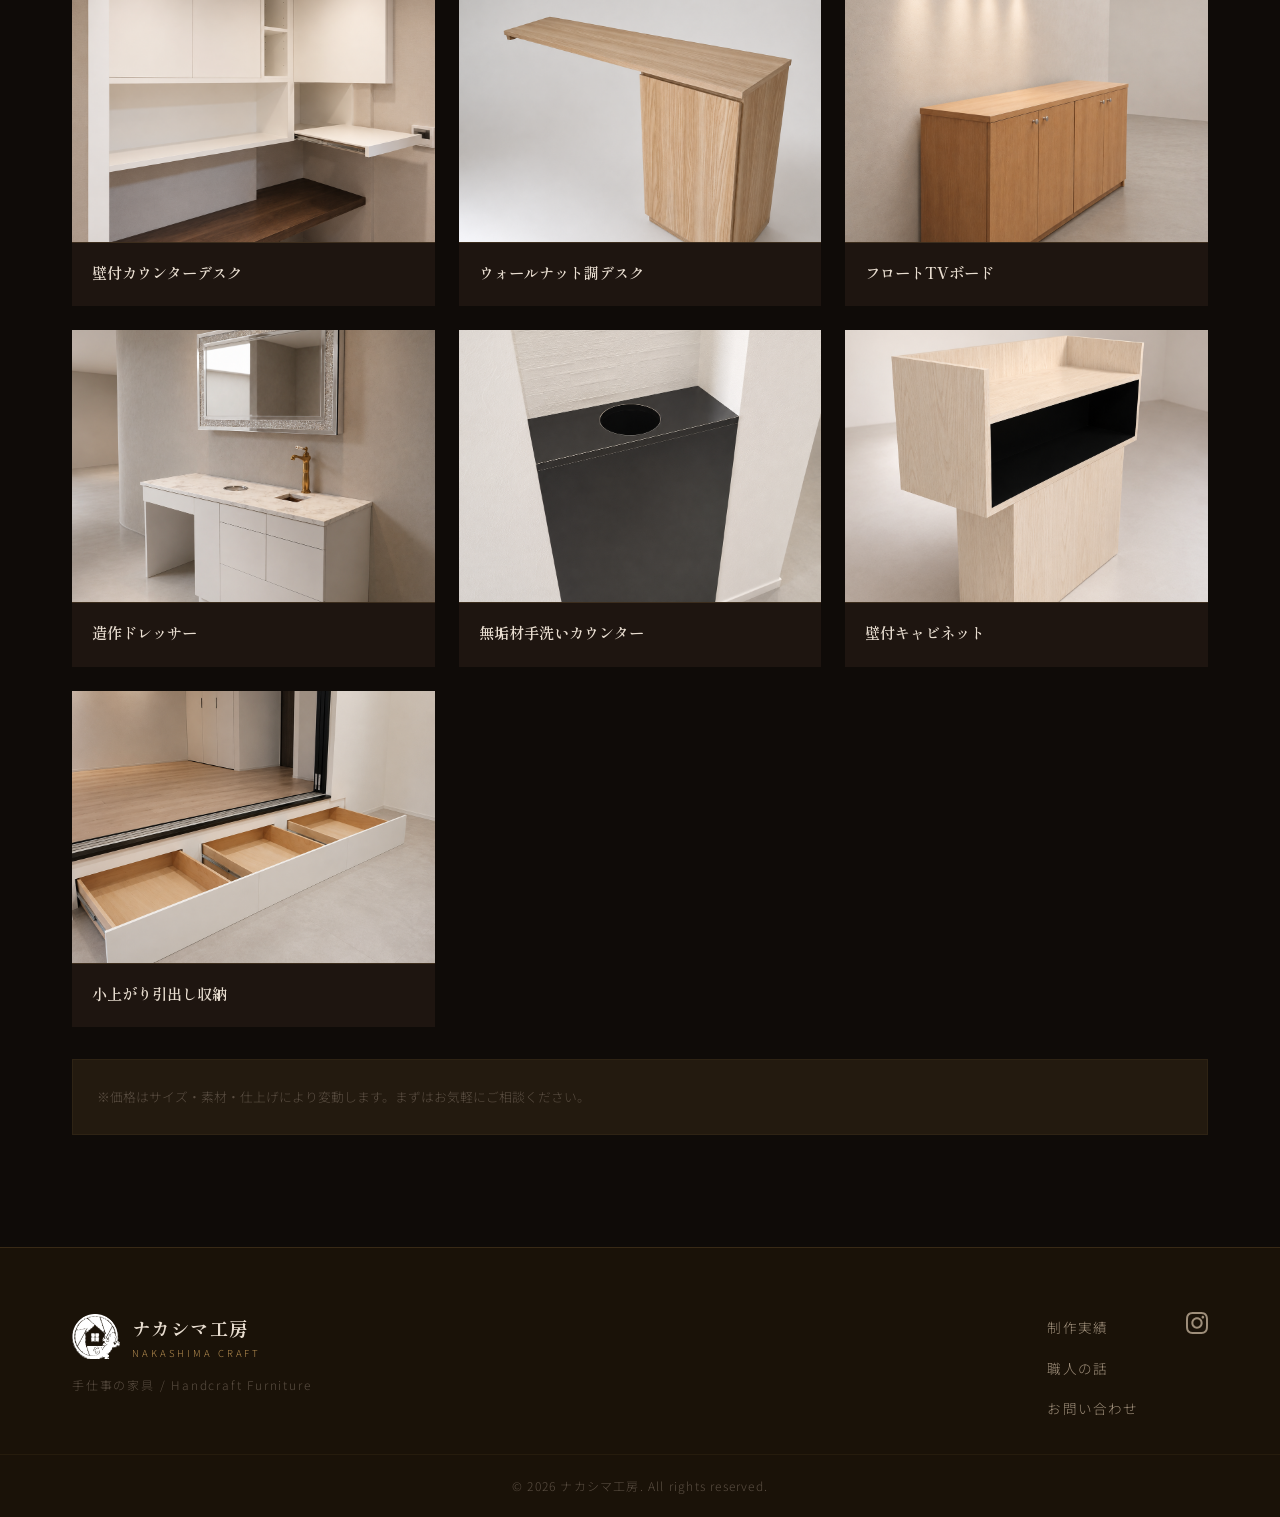
==== commit 40e01a66: "画像を許諾済み編集版に差し替え、ギャラリー再構成 - 旧 IMG_67XX.JPG 全削除、編集版 18枚を分かりやすい名前にリネーム - ヒーロー画像を counter_kitchen.png に変" ====
--- a/gallery.html
+++ b/gallery.html
@@ -3,7 +3,7 @@
 <head>
   <meta charset="UTF-8">
   <meta name="viewport" content="width=device-width, initial-scale=1.0">
-  <meta name="description" content="ナカシマ工房の制作実績。カウンター・テーブル、棚・収納、デスク、造作・内装など、完全オーダーメイド家具のギャラリー。">
+  <meta name="description" content="ナカシマ工房の制作実績。カウンター・テーブル、棚・収納、デスク、造作・内装など、ハンドメイド家具のギャラリー。">
   <title>制作実績 | ナカシマ工房</title>
   <link rel="stylesheet" href="css/style.css">
   <link rel="stylesheet" href="css/animations.css">
@@ -27,7 +27,6 @@
         <ul class="nav__list">
           <li><a href="gallery.html" class="nav__link">制作実績</a></li>
           <li><a href="index.html#about" class="nav__link">職人の話</a></li>
-          <li><a href="index.html#process" class="nav__link">制作の流れ</a></li>
           <li><a href="index.html#contact" class="nav__link contact-btn">お問い合わせ</a></li>
         </ul>
       </nav>
@@ -62,130 +61,90 @@
         <!-- カウンター・テーブル -->
         <div class="gallery-item reveal-up" data-category="counter">
           <div class="gallery-item__img">
-            <img src="images/IMG_6765.JPG" alt="ルーバーカウンター" loading="lazy">
-            <div class="gallery-item__overlay"><span class="overlay-text">詳細を見る</span></div>
-          </div>
-          <div class="gallery-item__info">
-            <h3 class="gallery-item__name">ルーバー天井カウンター</h3>
+            <img src="images/table_cafe.png" alt="カフェ用ダイニングテーブル" loading="lazy">
+          </div>
+          <div class="gallery-item__info">
+            <h3 class="gallery-item__name">カフェ用ダイニングテーブル</h3>
           </div>
         </div>
 
         <div class="gallery-item reveal-up delay-1" data-category="counter">
           <div class="gallery-item__img">
-            <img src="images/IMG_6784.JPG" alt="バーカウンター" loading="lazy">
-            <div class="gallery-item__overlay"><span class="overlay-text">詳細を見る</span></div>
-          </div>
-          <div class="gallery-item__info">
-            <h3 class="gallery-item__name">無垢材バーカウンター</h3>
+            <img src="images/counter_shop.png" alt="店舗カウンター収納" loading="lazy">
+          </div>
+          <div class="gallery-item__info">
+            <h3 class="gallery-item__name">店舗カウンター収納</h3>
           </div>
         </div>
 
         <div class="gallery-item reveal-up delay-2" data-category="counter">
           <div class="gallery-item__img">
-            <img src="images/IMG_6778.JPG" alt="カフェテーブル" loading="lazy">
-            <div class="gallery-item__overlay"><span class="overlay-text">詳細を見る</span></div>
-          </div>
-          <div class="gallery-item__info">
-            <h3 class="gallery-item__name">カフェ用ダイニングテーブル</h3>
+            <img src="images/counter_granite.png" alt="御影石天板カウンター" loading="lazy">
+          </div>
+          <div class="gallery-item__info">
+            <h3 class="gallery-item__name">御影石天板カウンター</h3>
           </div>
         </div>
 
         <div class="gallery-item reveal-up" data-category="counter">
           <div class="gallery-item__img">
-            <img src="images/IMG_6741.JPG" alt="店舗カウンター" loading="lazy">
-            <div class="gallery-item__overlay"><span class="overlay-text">詳細を見る</span></div>
-          </div>
-          <div class="gallery-item__info">
-            <h3 class="gallery-item__name">店舗カウンター収納</h3>
+            <img src="images/counter_kitchen.png" alt="キッチンカウンター" loading="lazy">
+          </div>
+          <div class="gallery-item__info">
+            <h3 class="gallery-item__name">キッチンカウンター</h3>
           </div>
         </div>
 
         <div class="gallery-item reveal-up delay-1" data-category="counter">
           <div class="gallery-item__img">
-            <img src="images/IMG_6742.JPG" alt="店舗カウンター" loading="lazy">
-            <div class="gallery-item__overlay"><span class="overlay-text">詳細を見る</span></div>
-          </div>
-          <div class="gallery-item__info">
-            <h3 class="gallery-item__name">御影石天板カウンター</h3>
-          </div>
-        </div>
-
-        <div class="gallery-item reveal-up delay-2" data-category="counter">
-          <div class="gallery-item__img">
-            <img src="images/IMG_6757.JPG" alt="キッチンカウンター" loading="lazy">
-            <div class="gallery-item__overlay"><span class="overlay-text">詳細を見る</span></div>
-          </div>
-          <div class="gallery-item__info">
-            <h3 class="gallery-item__name">キッチンカウンター</h3>
-          </div>
-        </div>
-
-        <div class="gallery-item reveal-up" data-category="counter">
-          <div class="gallery-item__img">
-            <img src="images/IMG_6759.JPG" alt="ラウンドテーブル" loading="lazy">
-            <div class="gallery-item__overlay"><span class="overlay-text">詳細を見る</span></div>
-          </div>
-          <div class="gallery-item__info">
-            <h3 class="gallery-item__name">ラウンドテーブル</h3>
+            <img src="images/counter_built.png" alt="造作カウンター収納" loading="lazy">
+          </div>
+          <div class="gallery-item__info">
+            <h3 class="gallery-item__name">造作カウンター収納</h3>
           </div>
         </div>
 
         <!-- 棚・収納 -->
+        <div class="gallery-item reveal-up" data-category="shelf">
+          <div class="gallery-item__img">
+            <img src="images/shelf_wall.png" alt="壁面収納棚" loading="lazy">
+          </div>
+          <div class="gallery-item__info">
+            <h3 class="gallery-item__name">壁面収納棚</h3>
+          </div>
+        </div>
+
         <div class="gallery-item reveal-up delay-1" data-category="shelf">
           <div class="gallery-item__img">
-            <img src="images/IMG_6774.JPG" alt="壁面本棚" loading="lazy">
-            <div class="gallery-item__overlay"><span class="overlay-text">詳細を見る</span></div>
-          </div>
-          <div class="gallery-item__info">
-            <h3 class="gallery-item__name">壁面収納棚</h3>
+            <img src="images/shelf_grid.png" alt="大型格子シェルフ" loading="lazy">
+          </div>
+          <div class="gallery-item__info">
+            <h3 class="gallery-item__name">大型格子シェルフ</h3>
           </div>
         </div>
 
         <div class="gallery-item reveal-up delay-2" data-category="shelf">
           <div class="gallery-item__img">
-            <img src="images/IMG_6751.JPG" alt="格子棚" loading="lazy">
-            <div class="gallery-item__overlay"><span class="overlay-text">詳細を見る</span></div>
-          </div>
-          <div class="gallery-item__info">
-            <h3 class="gallery-item__name">大型格子シェルフ</h3>
+            <img src="images/sideboard_oak.png" alt="オーク材サイドボード" loading="lazy">
+          </div>
+          <div class="gallery-item__info">
+            <h3 class="gallery-item__name">オーク材サイドボード</h3>
           </div>
         </div>
 
         <div class="gallery-item reveal-up" data-category="shelf">
           <div class="gallery-item__img">
-            <img src="images/IMG_6738.JPG" alt="サイドボード" loading="lazy">
-            <div class="gallery-item__overlay"><span class="overlay-text">詳細を見る</span></div>
-          </div>
-          <div class="gallery-item__info">
-            <h3 class="gallery-item__name">オーク材サイドボード</h3>
-          </div>
-        </div>
-
-        <div class="gallery-item reveal-up delay-1" data-category="shelf">
-          <div class="gallery-item__img">
-            <img src="images/IMG_6748.JPG" alt="本棚" loading="lazy">
-            <div class="gallery-item__overlay"><span class="overlay-text">詳細を見る</span></div>
+            <img src="images/shelf_open.png" alt="窓下オープン本棚" loading="lazy">
           </div>
           <div class="gallery-item__info">
             <h3 class="gallery-item__name">窓下オープン本棚</h3>
-          </div>
-        </div>
-
-        <div class="gallery-item reveal-up delay-2" data-category="shelf">
-          <div class="gallery-item__img">
-            <img src="images/IMG_6756.JPG" alt="吊戸棚" loading="lazy">
-            <div class="gallery-item__overlay"><span class="overlay-text">詳細を見る</span></div>
-          </div>
-          <div class="gallery-item__info">
-            <h3 class="gallery-item__name">キッチン吊戸棚</h3>
           </div>
         </div>
 
         <!-- デスク -->
         <div class="gallery-item reveal-up" data-category="desk">
           <div class="gallery-item__img">
-            <img src="images/IMG_6749.JPG" alt="壁付デスク" loading="lazy">
-            <div class="gallery-item__overlay"><span class="overlay-text">詳細を見る</span></div>
+            <img src="images/desk_wall.png" alt="壁付カウンターデスク" loading="lazy">
           </div>
           <div class="gallery-item__info">
             <h3 class="gallery-item__name">壁付カウンターデスク</h3>
@@ -194,18 +153,7 @@
 
         <div class="gallery-item reveal-up delay-1" data-category="desk">
           <div class="gallery-item__img">
-            <img src="images/IMG_6772.JPG" alt="造作カウンター" loading="lazy">
-            <div class="gallery-item__overlay"><span class="overlay-text">詳細を見る</span></div>
-          </div>
-          <div class="gallery-item__info">
-            <h3 class="gallery-item__name">造作カウンター収納</h3>
-          </div>
-        </div>
-
-        <div class="gallery-item reveal-up delay-2" data-category="desk">
-          <div class="gallery-item__img">
-            <img src="images/IMG_6783.JPG" alt="デスク" loading="lazy">
-            <div class="gallery-item__overlay"><span class="overlay-text">詳細を見る</span></div>
+            <img src="images/desk_walnut.png" alt="ウォールナット調デスク" loading="lazy">
           </div>
           <div class="gallery-item__info">
             <h3 class="gallery-item__name">ウォールナット調デスク</h3>
@@ -215,88 +163,43 @@
         <!-- 造作・内装 -->
         <div class="gallery-item reveal-up" data-category="other">
           <div class="gallery-item__img">
-            <img src="images/IMG_6766.JPG" alt="ルーバーカウンター" loading="lazy">
-            <div class="gallery-item__overlay"><span class="overlay-text">詳細を見る</span></div>
-          </div>
-          <div class="gallery-item__info">
-            <h3 class="gallery-item__name">ルーバー装飾カウンター</h3>
+            <img src="images/tvboard_float.png" alt="フロートTVボード" loading="lazy">
+          </div>
+          <div class="gallery-item__info">
+            <h3 class="gallery-item__name">フロートTVボード</h3>
           </div>
         </div>
 
         <div class="gallery-item reveal-up delay-1" data-category="other">
           <div class="gallery-item__img">
-            <img src="images/IMG_6763.JPG" alt="厨房カウンター" loading="lazy">
-            <div class="gallery-item__overlay"><span class="overlay-text">詳細を見る</span></div>
-          </div>
-          <div class="gallery-item__info">
-            <h3 class="gallery-item__name">店舗厨房カウンター</h3>
+            <img src="images/dresser.png" alt="造作ドレッサー" loading="lazy">
+          </div>
+          <div class="gallery-item__info">
+            <h3 class="gallery-item__name">造作ドレッサー</h3>
           </div>
         </div>
 
         <div class="gallery-item reveal-up delay-2" data-category="other">
           <div class="gallery-item__img">
-            <img src="images/IMG_6767.JPG" alt="TVボード" loading="lazy">
-            <div class="gallery-item__overlay"><span class="overlay-text">詳細を見る</span></div>
-          </div>
-          <div class="gallery-item__info">
-            <h3 class="gallery-item__name">フロートTVボード</h3>
+            <img src="images/washbasin.png" alt="無垢材手洗いカウンター" loading="lazy">
+          </div>
+          <div class="gallery-item__info">
+            <h3 class="gallery-item__name">無垢材手洗いカウンター</h3>
           </div>
         </div>
 
         <div class="gallery-item reveal-up" data-category="other">
           <div class="gallery-item__img">
-            <img src="images/IMG_6775.JPG" alt="ドレッサー" loading="lazy">
-            <div class="gallery-item__overlay"><span class="overlay-text">詳細を見る</span></div>
-          </div>
-          <div class="gallery-item__info">
-            <h3 class="gallery-item__name">造作ドレッサー</h3>
+            <img src="images/cabinet_wall.png" alt="壁付キャビネット" loading="lazy">
+          </div>
+          <div class="gallery-item__info">
+            <h3 class="gallery-item__name">壁付キャビネット</h3>
           </div>
         </div>
 
         <div class="gallery-item reveal-up delay-1" data-category="other">
           <div class="gallery-item__img">
-            <img src="images/IMG_6761.JPG" alt="手洗いカウンター" loading="lazy">
-            <div class="gallery-item__overlay"><span class="overlay-text">詳細を見る</span></div>
-          </div>
-          <div class="gallery-item__info">
-            <h3 class="gallery-item__name">無垢材手洗いカウンター</h3>
-          </div>
-        </div>
-
-        <div class="gallery-item reveal-up delay-2" data-category="other">
-          <div class="gallery-item__img">
-            <img src="images/IMG_6769.JPG" alt="壁付キャビネット" loading="lazy">
-            <div class="gallery-item__overlay"><span class="overlay-text">詳細を見る</span></div>
-          </div>
-          <div class="gallery-item__info">
-            <h3 class="gallery-item__name">壁付キャビネット</h3>
-          </div>
-        </div>
-
-        <div class="gallery-item reveal-up" data-category="other">
-          <div class="gallery-item__img">
-            <img src="images/IMG_6777.JPG" alt="木の間" loading="lazy">
-            <div class="gallery-item__overlay"><span class="overlay-text">詳細を見る</span></div>
-          </div>
-          <div class="gallery-item__info">
-            <h3 class="gallery-item__name">総無垢材 書斎空間</h3>
-          </div>
-        </div>
-
-        <div class="gallery-item reveal-up delay-1" data-category="other">
-          <div class="gallery-item__img">
-            <img src="images/IMG_6781.JPG" alt="洗面台" loading="lazy">
-            <div class="gallery-item__overlay"><span class="overlay-text">詳細を見る</span></div>
-          </div>
-          <div class="gallery-item__info">
-            <h3 class="gallery-item__name">造作洗面カウンター</h3>
-          </div>
-        </div>
-
-        <div class="gallery-item reveal-up delay-2" data-category="other">
-          <div class="gallery-item__img">
-            <img src="images/IMG_6746.JPG" alt="小上がり収納" loading="lazy">
-            <div class="gallery-item__overlay"><span class="overlay-text">詳細を見る</span></div>
+            <img src="images/step_drawer.png" alt="小上がり引出し収納" loading="lazy">
           </div>
           <div class="gallery-item__info">
             <h3 class="gallery-item__name">小上がり引出し収納</h3>
@@ -328,7 +231,6 @@
         <ul>
           <li><a href="gallery.html">制作実績</a></li>
           <li><a href="index.html#about">職人の話</a></li>
-          <li><a href="index.html#process">制作の流れ</a></li>
           <li><a href="index.html#contact">お問い合わせ</a></li>
         </ul>
       </nav>
--- a/css/style.css
+++ b/css/style.css
@@ -292,7 +292,7 @@
   position: relative;
   overflow: hidden;
   display: flex;
-  align-items: flex-end;
+  align-items: center;
 }
 
 
@@ -311,12 +311,18 @@
   inset: 0;
   z-index: 1;
   background:
+    radial-gradient(
+      ellipse at 50% 55%,
+      rgba(15, 11, 8, 0.25) 0%,
+      rgba(15, 11, 8, 0.55) 45%,
+      rgba(15, 11, 8, 0.85) 80%
+    ),
     linear-gradient(
       to bottom,
-      rgba(15, 11, 8, 0.4) 0%,
-      rgba(15, 11, 8, 0.3) 40%,
-      rgba(15, 11, 8, 0.6) 65%,
-      rgba(15, 11, 8, 0.95) 88%,
+      rgba(15, 11, 8, 0.35) 0%,
+      rgba(15, 11, 8, 0.2) 35%,
+      rgba(15, 11, 8, 0.6) 75%,
+      rgba(15, 11, 8, 0.95) 92%,
       var(--color-bg) 100%
     );
 }
@@ -326,12 +332,12 @@
   z-index: 2;
   max-width: var(--max-width);
   margin: 0 auto;
-  padding: 0 3rem 5rem;
+  padding: 0 3rem;
   width: 100%;
   height: 100%;
   display: flex;
   flex-direction: column;
-  justify-content: flex-end;
+  justify-content: center;
   align-items: center;
   text-align: center;
 }
@@ -360,34 +366,43 @@
   display: flex;
   align-items: center;
   justify-content: center;
-  gap: 1rem;
-  margin-bottom: 1.5rem;
+  gap: 1.5rem;
+  margin-bottom: 2rem;
 }
 
 .hero__icon {
-  width: 70px;
+  width: clamp(80px, 8vw, 120px);
   height: auto;
-  filter: brightness(0) invert(1);
-  opacity: 0.9;
+  filter:
+    brightness(0) invert(1)
+    blur(0.4px)
+    drop-shadow(0 0 1px rgba(255, 255, 255, 0.35));
+  opacity: 0.92;
+  image-rendering: auto;
+  -webkit-backface-visibility: hidden;
+  backface-visibility: hidden;
+  transform: translateZ(0);
 }
 
 .hero__brand-name {
   font-family: 'Zen Old Mincho', serif;
-  font-size: clamp(1.8rem, 3.5vw, 2.8rem);
+  font-size: clamp(2.8rem, 6vw, 5rem);
   font-weight: 900;
   color: #fff;
-  letter-spacing: 0.15em;
-  padding-left: 0.15em;
+  letter-spacing: 0.18em;
+  padding-left: 0.18em;
+  line-height: 1;
+  text-shadow: 0 2px 24px rgba(0, 0, 0, 0.4);
 }
 
 .hero__eyebrow {
-  font-size: 0.7rem;
+  font-size: clamp(0.8rem, 1vw, 0.95rem);
   font-weight: 400;
-  letter-spacing: 0.4em;
-  padding-left: 0.2em;
+  letter-spacing: 0.5em;
+  padding-left: 0.25em;
   color: var(--color-gold);
   text-transform: uppercase;
-  margin-bottom: 1.5rem;
+  margin-bottom: 2.25rem;
   display: block;
 }
 
@@ -410,10 +425,10 @@
 
 .hero__subtitle {
   font-family: var(--font-mincho);
-  font-size: clamp(0.85rem, 1.2vw, 1rem);
-  color: rgba(255, 255, 255, 0.6);
-  letter-spacing: 0.2em;
-  margin-bottom: 2.5rem;
+  font-size: clamp(1rem, 1.4vw, 1.2rem);
+  color: rgba(255, 255, 255, 0.78);
+  letter-spacing: 0.25em;
+  margin-bottom: 3rem;
 }
 
 .hero__cta {
@@ -1277,7 +1292,17 @@
   }
 
   .hero__brand {
-    display: none;
+    gap: 0.9rem;
+    margin-bottom: 1.5rem;
+  }
+
+  .hero__icon {
+    width: 56px;
+  }
+
+  .hero__brand-name {
+    font-size: clamp(1.9rem, 7vw, 2.6rem);
+    letter-spacing: 0.12em;
   }
 
   /* ヒーロー スマホ対応 */
@@ -1293,27 +1318,30 @@
 
   .hero__gradient {
     background:
+      radial-gradient(
+        ellipse at 50% 50%,
+        rgba(15, 11, 8, 0.35) 0%,
+        rgba(15, 11, 8, 0.65) 60%,
+        rgba(15, 11, 8, 0.9) 100%
+      ),
       linear-gradient(
         to bottom,
-        rgba(15, 11, 8, 0.5) 0%,
-        rgba(15, 11, 8, 0.4) 40%,
-        rgba(15, 11, 8, 0.7) 65%,
-        rgba(15, 11, 8, 0.95) 85%,
+        rgba(15, 11, 8, 0.45) 0%,
+        rgba(15, 11, 8, 0.3) 40%,
+        rgba(15, 11, 8, 0.7) 70%,
+        rgba(15, 11, 8, 0.95) 88%,
         var(--color-bg) 100%
       );
   }
 
   .hero__inner {
-    padding: 0 1.5rem 3rem;
-  }
-
-  .hero__title {
-    font-size: clamp(2rem, 8vw, 3rem);
+    padding: 0 1.5rem;
   }
 
   .hero__subtitle {
-    font-size: 0.8rem;
-    letter-spacing: 0.15em;
+    font-size: 0.85rem;
+    letter-spacing: 0.18em;
+    margin-bottom: 2rem;
   }
 
   .hero__cta {
@@ -1322,8 +1350,9 @@
   }
 
   .hero__eyebrow {
-    font-size: 0.6rem;
-    margin-bottom: 1rem;
+    font-size: 0.65rem;
+    letter-spacing: 0.4em;
+    margin-bottom: 1.25rem;
   }
 
   /* その他 スマホ対応 */
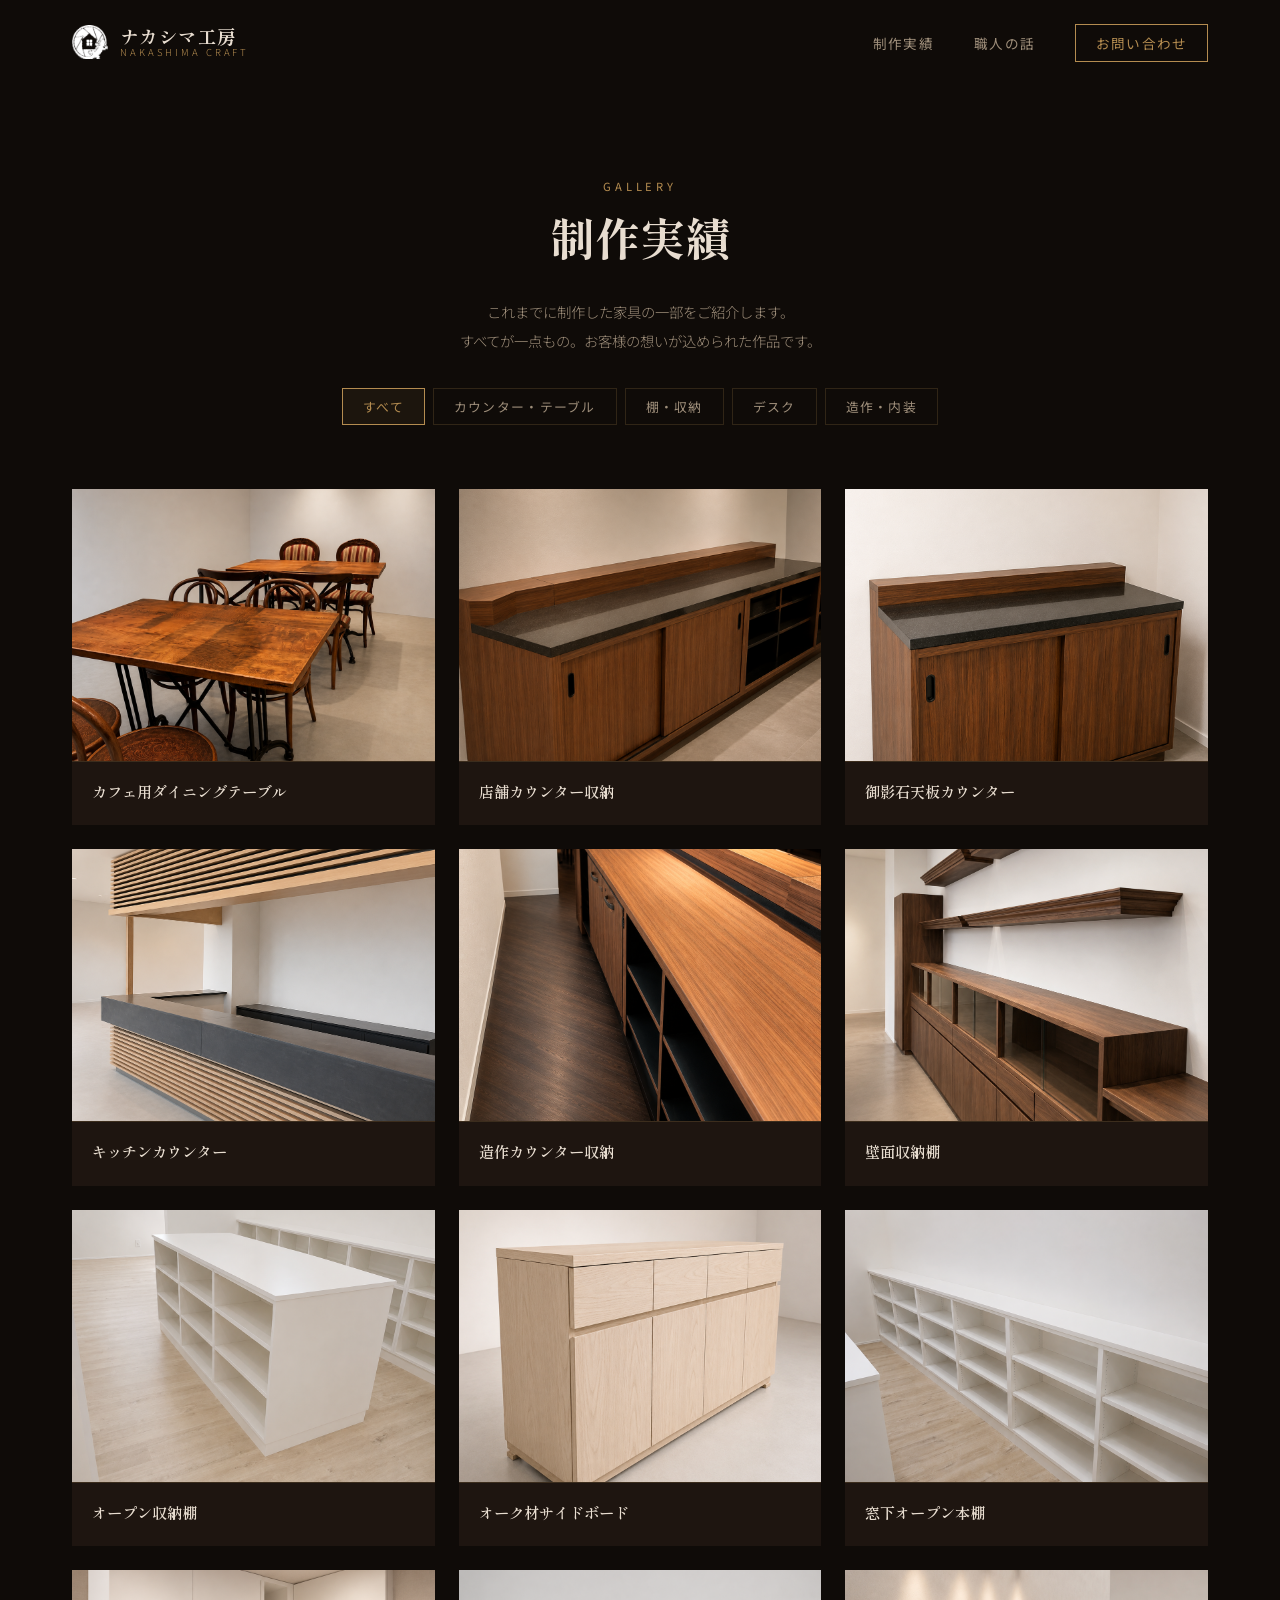
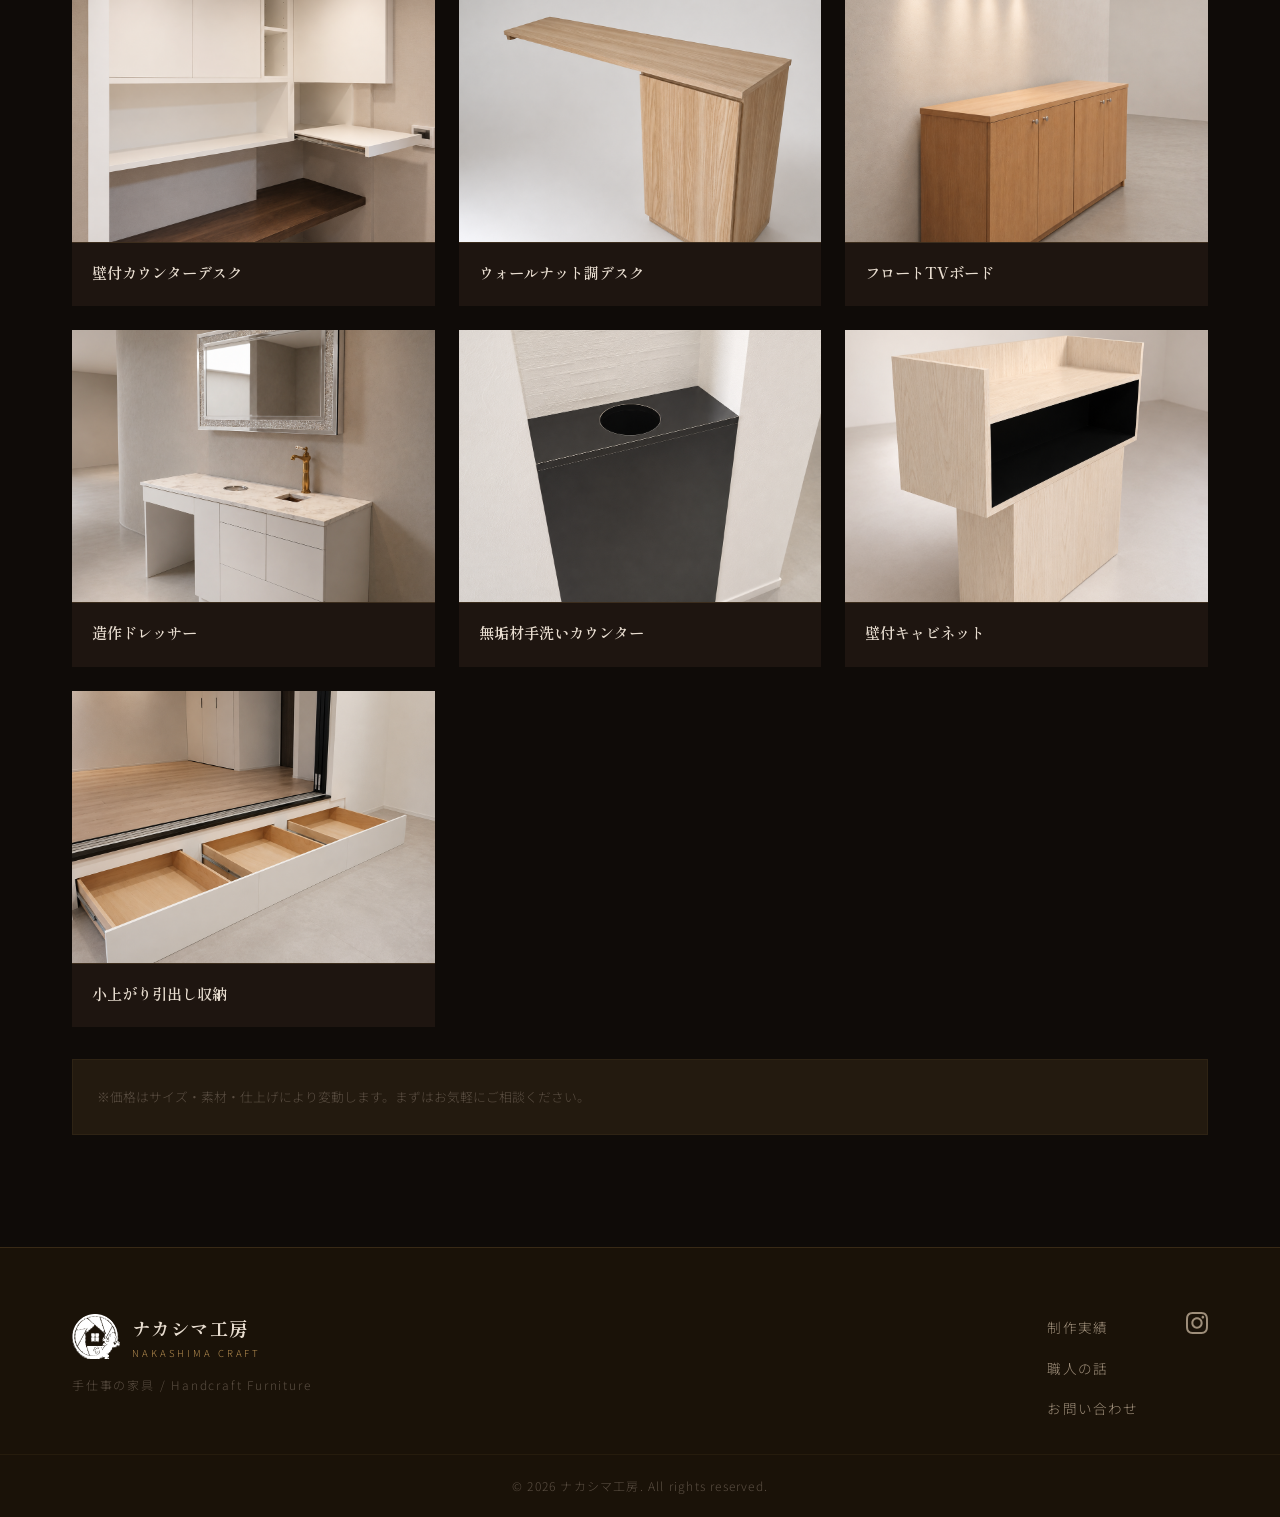
==== commit 96460bde: "「大型格子シェルフ」→「オープン収納棚」に名称変更 Co-Authored-By: Claude Opus 4.7 (1M context) <noreply@anthropic.com>" ====
--- a/gallery.html
+++ b/gallery.html
@@ -116,10 +116,10 @@
 
         <div class="gallery-item reveal-up delay-1" data-category="shelf">
           <div class="gallery-item__img">
-            <img src="images/shelf_grid.png" alt="大型格子シェルフ" loading="lazy">
-          </div>
-          <div class="gallery-item__info">
-            <h3 class="gallery-item__name">大型格子シェルフ</h3>
+            <img src="images/shelf_grid.png" alt="オープン収納棚" loading="lazy">
+          </div>
+          <div class="gallery-item__info">
+            <h3 class="gallery-item__name">オープン収納棚</h3>
           </div>
         </div>
 
--- a/css/animations.css
+++ b/css/animations.css
@@ -26,6 +26,12 @@
 .reveal-up.in-view,
 .reveal-left.in-view,
 .reveal-right.in-view {
+  opacity: 1;
+  transform: translate(0);
+}
+
+/* JS未実行/遅延時のフォールバック：ヒーローのブランド名は常に表示 */
+.hero__brand.reveal-up {
   opacity: 1;
   transform: translate(0);
 }
